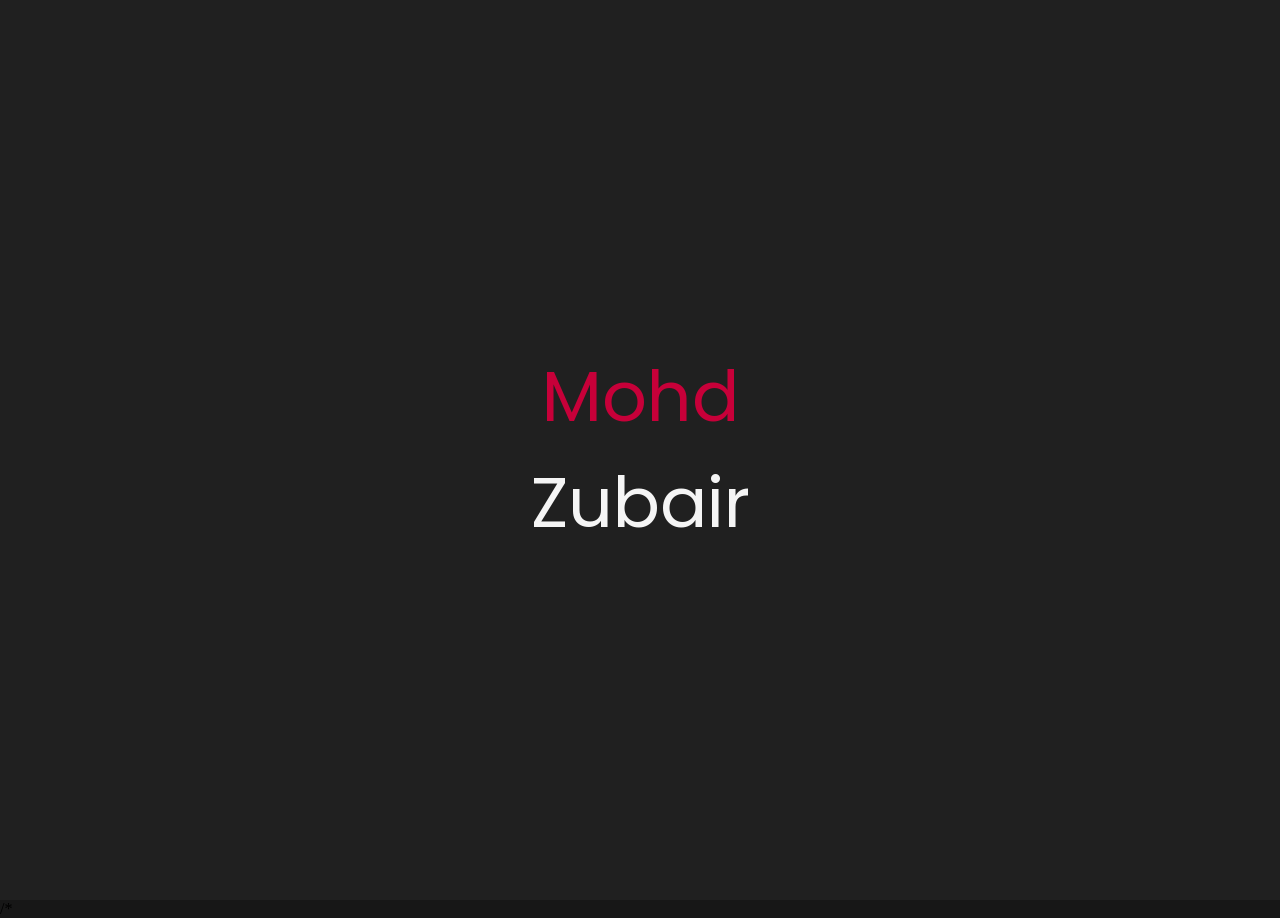
==== index.html @ 77753022 "Add files via upload" ====
<!DOCTYPE html>
<html lang="en">
<head>
    <meta charset="UTF-8">
    <meta name="viewport" content="width=device-width, initial-scale=1.0">
    <meta name="description" content="Mohd Zubair" />
	<meta name="keywords" content="blog, business card, creative, creative portfolio, cv theme, online resume, personal, portfolio, professional cv, responsive portfolio, resume, resume theme, vcard" />
	<meta name="author" content="Mohd Zubair" />
    <title>Mohd Zubair</title>
  <!--zubair logo-img--> 
   <link rel="icon" type="image/png" href="images/zubair logo.png">
   <!--zubair logo-img-->
   <!--main css file should not be removed -->
    <link rel="stylesheet" href="css/index.css">
    <!--main css file-->
    <script src="https://cdnjs.cloudflare.com/ajax/libs/gsap/3.2.6/gsap.min.js"></script>
</head>
<body>
    <!--contains all the div-->
    <div id="all">
    <!--mouse  follower-->
        <div class="cursor"></div>
    <!--mouse  follower-->
    <!--loader-->
        <div id="loader">
            <span class="color">Mohd</span>Zubair 
        </div>
    <!--loader-end-->
    <!--link-screen-->
        <div id="breaker">
        </div>
        <div id="breaker-two">
        </div>
    <!--link-screen-->
        <!--Main-Section-->
        <!--Navigator-fullscreen-->
        <div id="navigation-content">
            <!-- <div class="logo">
                <img src="images/icon-email.png.png" alt="logo">
            </div> -->
            <div class="navigation-close">
                <span class="close-first"></span>
                <span class="close-second"></span>
            </div>
            <div class="navigation-links">
                <a href="#" data-text="HOME" id="home-link" >HOME</a>
                <a href="#" data-text="ABOUT" id="about-link" >ABOUT</a>
                <a href="#" data-text="PORTFOLIO" id="portfolio-link" >PORTFOLIO</a>
                <a href="#" data-text="CONTACT" id="contact-link" >CONTACT</a>
                <a href="#" data-text="UPCOMING PROJECT" id="blog-link" >UPCOMING PROJECT</a>
            </div>
        </div>
        <!--Navigator-Fullscreen END-->
          <!--Home Page-->
        <!--Menubar-->
        <div id="navigation-bar">
            
            <div class="menubar">
                <span class="first-span"></span>
                <span class="second-span"></span>
                <span class="third-span"></span>
            </div>
        </div>
        <!--Menubar End-->
          <!--Header-->
        <div id="header">
            <div id="particles"></div>
              <!--Social Media Links-->
            <div class="social-media-links">
                <a href="#" id="portfolio-link-header"><img src="images/portfolio.png" class="social-media" alt="Portfolio-logo"></a>     
                <a href="https://www.linkedin.com/in/mohd-zubair-462104134" target="_blank"><img src="images/linkedin logo.png" class="social-media" alt="linkedin-logo"></a>
               <a href="https://www.youtube.com/@MohdZubair001/videos" target="_blank"><img src="images/Youtube logo.webp" class="social-media" alt="Youtube-logo"></a>
                <a href="Mailto:zubair19970@gmail.com" target="_blank"><img src="images/mail.png" class="social-media" alt="email-logo"></a>
                
             

            </div>
            <!--Social Media Links end-->
            <div class="header-content">
                <div class="header-content-box">
                <div class="firstline"><span class="color">Mohd </span>Zubair</div>
                <div class="secondline">
                I'm
            <span class="txt-rotate color" data-period="1200"data-rotate='[ " Designer.", " Engineer.", " XR Developer.", " Entrepreneur." ]'></span>
            <span class="slash">|</span>
        </div>
                      
            </div>
            </div>
            <!--header image-->
            <div class="header-image">
            <img src="images/man.jpg" alt="logo">
            </div>
            <!--header image end-->
        </div>
           <!--Header End-->
        <!--HomePage End-->
        <!--Main-Section End-->
        <!--about-->
        <div id="about">
            <div class="color-changer">
            <div class="color-panel">
                <img src="images/gear.png" alt="">
            </div>
            
            </div>
            <!--about content-->
            <div id="about-content">
                <div class="about-header">
                    About <span class="color">Me</span>
                    <span class ="header-caption">Get to Know <span class="color"> me.</span></span>
                </div>
                <div class="about-main">
            <div class="about-first-paragraph wow">
            <!--about description-->
               <span class="about-first-line">
                    I'm creative 
                    <span class="color">XR CAD Engineer</span>
                     based in New Delhi , India </span>
                     <br>
               <span class="about-second-line"> My focus is on blending design elements like color, shape, and material for interactive XR(AR/VR/MR) experiences. 
                I focus on crafting memorable XR journeys that push the boundaries of technology and creativity from ideation to execution.</span>
               <div class="cv">
                <a href="https://drive.google.com/file/d/1o0rmIsQlhHzNoMS1ZpRCJDYxPp8ysLRD/view?usp=sharing" target="_blank"><button>Download <span class="colors">CV</span></button></a>
            </div>
            </div>
            <!--about picture-->
            <div class="about-img">
                <img src="images/Zubair profile.jpeg" alt="Your Image">
            </div>
            </div>
    
            </div>
            <!--services start-->
            <div id="services">
                <div class="color-changer">
                    <div class="color-panel">
                        <img src="images/gear.png" alt="">
                    </div>
                    
                    </div>
            <!--services header-->
                    <div class="services-heading wow">
                        <span class="color">My</span> Services
                    </div>
            <!--services header end-->
            <!--services content-->
                    <div class="services-content">
                           <div class="service-one service wow">
                               <div class="service-img">
                               <img src="images/coding.png" alt="service-one">
                               </div>
                               <div class="service-description">
                                <h2>XR Development</h2>
                                <p>I design immersive mixed reality spaces that make understanding effortless</p>
                               </div>
                           </div>
                        
                           <div class="service-three service wow">
                            <div class="service-img">
                               <img src="images/bulb.png" alt="service-three">
                            </div>
                            <div class="service-description">
                                <h2>Creative Design</h2>
                                <p>Bring product concepts to life in CAD, refining designs with a creative touch</p>
                            </div>
                        </div>
                    </div>
            </div>
            <!--services content end-->
            <!--services end-->
            <div id="skills">
                <div class="skills-header">
                     My <span class="color"> Skills</span>
                </div>
                <div class="skills-content " style="text-align: center;">
                    <div class="skill-html skill">
                        <div class="skill-text">
                    <div class="html">
                        CAD Modeling/Autodesk Fusion 360/SolidWorks
                    </div>
                        </div>
                    <div class="html-prog wow prog">
                 <div class="html-progress wow">90%</div>
                    </div>
                    </div>
                    <div class="skill-html skill">
                        <div class="skill-text">
                    <div class="html">
                        Unity
                    </div>
                        </div>
                    <div class="html-prog wow prog">
                 <div class="js-progress wow">73%</div>
                    </div>
                    </div>
                    <div class="skill-html skill">
                        <div class="skill-text">
                    <div class="html">
                        Meta Quest - VR
                    </div>
                        </div>
                    <div class="html-prog wow prog">
                 <div class="adobe-progress wow">80%</div>
                    </div>
                    </div>
                    <div class="skill-html skill">
                        <div class="skill-text">
                    <div class="html">
                      Autodesk VRED  
                    </div>
                        </div>
                    <div class="html-prog wow prog">
                 <div class="php-progress wow">81%</div>
                    </div>
                    </div>
                    <div class="skill-html skill">
                        <div class="skill-text">
                    <div class="html">
                        Photoshop
                    </div>
                        </div>
                    <div class="html-prog wow prog">
                 <div class="jquery-progress wow">83%</div>
                    </div>
                    </div>
                    <div class="skill-html skill">
                        <div class="skill-text">
                    <div class="html">
                        3D Printing
                    </div>
                        </div>
                    <div class="html-prog wow prog">
                 <div class="seo-progress wow">74%</div>
                    </div>
                    </div>
                    <div class="skill-html skill">
                        <div class="skill-text">
                    <div class="html">
                        Autodesk Revit
                    </div>
                        </div>
                    <div class="html-prog wow prog">
                 <div class="html-progress wow">80%</div>
                    </div>
                    </div>
                    <div class="skill-html skill">
                        <div class="skill-text">
                    <div class="html">
                        Scientific Writing
                    </div>
                        </div>
                    <div class="html-prog wow prog">
                 <div class="html-progress wow">75%</div>
                    </div>
                    </div>
                </div>
            </div>
    <!--copyright-section You Can Remove After Downloading-->
<div class="footer" style="text-align: center; font-size: 14px;">
    <div class="footer-text">
        <img src="./images/copyright.png" alt="copyright-img" class="images" height="14px"> 
        Copyright 2024. All Rights Reserved
        <br>
        <span style="display: inline-block; margin-top: 10px; font-weight: bold;">
            Designed in INDIA 🧡 Mohd Zubair
        </span>
    </div>
</div>

    <!--copyright-section-->
        </div>
        <!--about end-->
        <!--portfolio-->
        <div id="portfolio">
            <div class="color-changer">
                <div class="color-panel">
                    <img src="images/gear.png" alt="">
                </div>
                
                </div>
            <div class="portfolio-header"> <span class="color"> My </span> Portfolio
            <span class ="header-caption"> Some Of My <span class="color"> Works</span></span></div>
             <div id="portfolio-content">
                 <div class="portfolio portfolio-first">
                     <div class="portfolio-image">
                        <img src="images/Portfolio 1.jpg" alt="portfolio-first">
                     </div>
                     <div class="portfolio-text">
                         <h2>One-Handed CAD Model Interaction in Mixed Reality</h2>
                         <p>Hand gesture recognition allows users to interact with virtual objects using natural hand movements. 
                            Techniques like pinch-to-zoom or swipe gestures enable intuitive control within AR/MR environments.</p>
                         <div class="button"><a href="project 1.html"><button><span class="index"> View Project<i class="gg-arrow-right"></i></span></button></a></div>
                     </div>
                 </div>
                 <div class="portfolio portfolio-second">
                    <div class="portfolio-image">
                        <img src="images/Portfolio 2.png" alt="portfolio-second">
                    </div>
                    <div class="portfolio-text">
                        <h2>AR Lab Directory</h2>
                        <p>This Augmented Reality (AR) Lab Directory simplifies lab equipment access by allowing students to virtually explore resources using AR markers placed outside the lab. 
                            helps students It saves time for lab staff and independently find the tools they need.</p>
                        <div class="button"><a href="Project 2.html"><button><span class="index"> View Project<i class="gg-arrow-right"></i></span></button></a></div> 
                    </div>
                </div>
             
                <div class="portfolio portfolio-third">
                    <div class="portfolio-image">
                        <img src="images/Portfolio 3.png" alt="portfolio-third">
                    </div>
                    <div class="portfolio-text">
                        <h2>RoboExo SMART</h2>
                        <p>Rectification of design errors in the Exoskeleton device.
                        Addressing design challenges in the RoboExo Upper Limb Rehabilitation Robot using SolidWorks.</p>
                        <div class="button"><a href="Project 3.html"><button><span class="index"> View Project<i class="gg-arrow-right"></i></span></button></a></div>
                    </div>
                </div>
                <div class="portfolio portfolio-fourth">
                    <div class=" portfolio-image">
                        <img src="images/Portfolio 4.jpeg" alt="portfolio-fourth">
                    </div>
                    <div class="portfolio-text">
                        <h2>Virtual Reality CAD Aesthetic Exploration</h2>
                        <p>Developed and enhanced CAD models using Autodesk Fusion 360 and SolidWorks, transforming them into interactive  
                            virtual spaces via Autodesk VRED and integrated them into VR using Unity.</p>
                        <div class="button"><a href="Project 4.html"><button><span class="index"> View Project<i class="gg-arrow-right"></i></span></button></a></div>
                    </div>
                </div>
                <div class="portfolio portfolio-first">
                    <div class="portfolio-image">
                       <img src="images/C1.PNG" alt="portfolio-first">
                    </div>
                    <div class="portfolio-text">
                        <h2>3D Modeling and CAD Design</h2>
                        <p>This showcase demonstrates my proficiency in CAD design and 3D modeling, showcasing a wide range of intricate designs from 
                            mechanical components to everyday objects.</p>
                        <div class="button"><a href="Project 5.html"><button><span class="index"> View Project<i class="gg-arrow-right"></i></span></button></a></div>
                    </div>
                </div>
                 </div>
                    <!--copyright-section You Can Remove After Downloading-->
                    <div class="footer">
                        <div class="footer-text">
                            <img src="./images/copyright.png" alt="copyright-img" class="images" height="14px"> Copyright 2024. All Right Reserved <br>
                            Designed in INDIA 🧡 Mohd Zubair
                        </div>
                       </div>
                       

       <!--copyright-section-->
             </div>
        <!--portfolio end-->
        <!--Upcoming Project-->
        /*
        <div id="blog">
            <div class="color-changer">
                <div class="color-panel">
                    <img src="images/gear.png" alt="">
                </div>
                
                </div>
        <div class="blog-header"> Upcoming Project</span>
            <span class ="header-caption"> A chapter unwritten, <span class="color"> a tale yet to be told.</span></span></div>
            <div class="blog-content">
                 <div class="blogs">
                     <a href="#">
                     <div class="img">
                        <img src="images/upcoming project 1.png" alt="blog-one">
                        <div class="blog-date">Nov, 24</div>
                     </div>
                     <div class="blog-text">
                         <h3>Immersive Tangible XR Interaction</h3>
                         <p>Developing a bidirectional XR interaction where a modifiable physical object controls
                             a digital model, with real-time synchronization for seamless integration.</p>
                     </div></a>
                 </div>      
                 <div class="blogs">
                    <a href="#">
                    <div class="img">
                        <img src="images/Upcoming project 2.png" alt="blog-two">
                        <div class="blog-date">Dec, 24</div>
                    </div>
                    <div class="blog-text">
                        <h3>Haptic Design in Mixed Reality</h3>
                        <p>Designers can now physically interact with digital models in mixed reality. Haptic 
                            feedback transforms the design process, making it more immersive and creative.</p>
                    </div></a>
                </div>      
                <div class="blogs">
                    <a href="#">
                    <div class="img">
                        <img src="images/Upcoming project 3.jpg" alt="blog-three">
                        <div class="blog-date">Jan, 25</div>
                    </div>
                    <div class="blog-text">
                        <h3>Tangible Sandbox</h3>
                        <p>Tangible Sandbox is an interactive AR tool that uses sand to visualize terrain and water flow. Users shape sand to create
                            landscapes and see real-time elevation and water movement, making it ideal for learning geography
                             and environmental science.</p>
                    </div></a>
               
                </div>        
            </div>
               <!--copyright-section You Can Remove After Downloading-->
               <div class="footer">
                <div class="footer-text">
                    <img src="./images/copyright.png" alt="copyright-img" class="images" height="14px"> Copyright 2024. All Right Reserved <br>
                    Designed in INDIA 🧡 Mohd Zubair
                </div>
               </div>
       <!--copyright-section-->
        </div>
        
        <!--blog end-->
        <!--contact-->
     <div id="contact">
        <div class="color-changer">
            <div class="color-panel">
                <img src="images/gear.png" alt="">
            </div>
            
            </div>
         <div class="contact-header">Contact <span class="color"> Me</span>
        <div class="contact-header-caption"> <span class="color"> Get</span> In Touch.</div></div>
        <div class="contact-content">
            <!--Contact form-->
             <div class="contact-form">
                 <div class="form-header">
                     Message Me
                 </div>
                 <form id="myForm" action="#">
                    <div class="input-line">
                        <input  id="name" type="text" placeholder="Name" class="input-name">
                        <input id="email" type="email" placeholder="Email"  class="input-name">
                    </div>
                    <input type="text" id="subject" placeholder="subject" class="input-subject">
                    <textarea id ="body" class="input-textarea" placeholder="message"></textarea>
                    <button type="button" id ="submit" value="send">Submit</button>
                 </form>
               
             </div>
            <!--Contact form-->
            <!--Contact information-->
             <div class="contact-info">
                <div class="contact-info-header">
                    Contact Info
                </div>
                <div class="contact-info-content">
                <div class="contect-info-content-line">
                    <img src="./images/icon-name.png" class="icon" alt="name-icon">
                    <div class="contact-info-icon-text">
                        <h6>Name</h6>
                        <p>Mohd Zubair</p>
                  </div>
                </div>
                <div class="contect-info-content-line">
                  <img src="./images/icon-location.png" class="icon" alt="location-icon">
                  <div class="contact-info-icon-text">
                      <h6>Location</h6>
                      <p>New Delhi, India</p>
                </div>
              </div>
              <div class="contect-info-content-line">
                  <img src="./images/linkedin logo.png" class="icon" alt="phone-icon">
                  <div class="contact-info-icon-text">
                      <h6>LinkedIn</h6>
                      <p><a href="https://www.linkedin.com/in/mohd-zubair-462104134/" target="_blank" style="color: white; text-decoration: none;">Click here to connect!</a></p>


                </div>
              </div>
              
              <div class="contect-info-content-line">
                  <img src="./images/icon-email.png" class="icon" alt="email-icon">
                  <div class="contact-info-icon-text">
                      <h6>Email</h6>
                      <p>zubair19970@gmail.com</p>
                </div>
              </div>
                </div>
            <!--Contact information end-->
           </div>
        </div>
                    <!--copyright-section You Can Remove After Downloading-->
                    <div class="footer">
                        <div class="footer-text">
                            <img src="./images/copyright.png" alt="copyright-img" class="images" height="14px"> Copyright 2024. All Right Reserved <br>
                            Designed in INDIA 🧡 Mohd Zubair
                        </div>
                       </div>
               <!--copyright-section-->
     </div>
        <!--contact end-->
    </div>
    <!--all the divisions-->
    <script src="js/jquery.min.js"></script>
    <script src="js/particles.js"></script>
    <script src="js/particles.min.js"></script>
    <script src="js/index.js"></script>
    <!--particles script-->
    <script>
  particlesJS("particles", {"particles":{"number":{"value":40,"density":{"enable":true,"value_area":800}},"color":{"value":"#ffffff"},"shape":{"type":"circle","stroke":{"width":0,"color":"#000000"},"polygon":{"nb_sides":5},"image":{"src":"img/github.svg","width":100,"height":100}},"opacity":{"value":0.5,"random":false,"anim":{"enable":false,"speed":1,"opacity_min":0.1,"sync":false}},"size":{"value":3,"random":true,"anim":{"enable":false,"speed":40,"size_min":0.1,"sync":false}},"line_linked":{"enable":true,"distance":150,"color":"#ffffff","opacity":0.4,"width":1},"move":{"enable":true,"speed":6,"direction":"none","random":false,"straight":false,"out_mode":"out","bounce":false,"attract":{"enable":false,"rotateX":600,"rotateY":1200}}},"interactivity":{"detect_on":"canvas","events":{"onhover":{"enable":true,"mode":"repulse"},"onclick":{"enable":true,"mode":"push"},"resize":true},"modes":{"grab":{"distance":400,"line_linked":{"opacity":1}},"bubble":{"distance":400,"size":40,"duration":2,"opacity":8,"speed":3},"repulse":{"distance":200,"duration":0.4},"push":{"particles_nb":4},"remove":{"particles_nb":2}}},"retina_detect":true});
    </script>

</body>
</html>
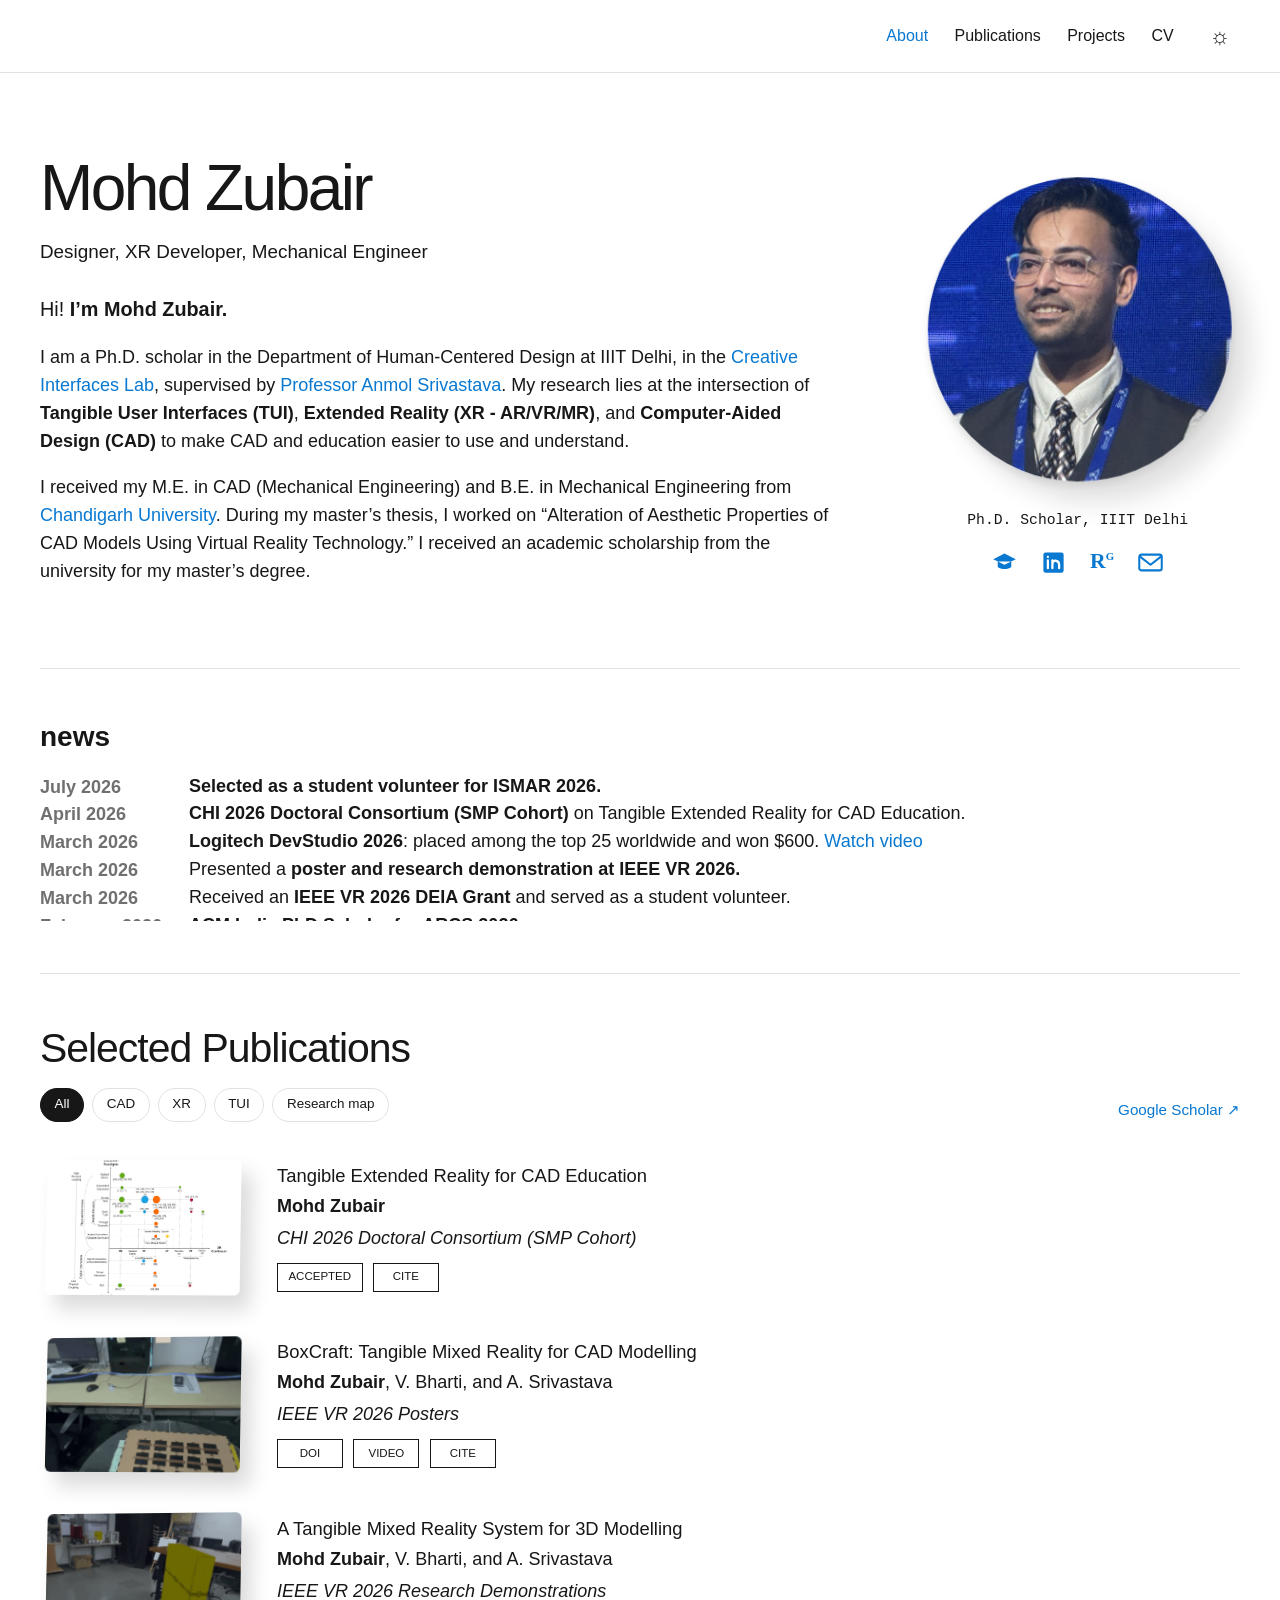
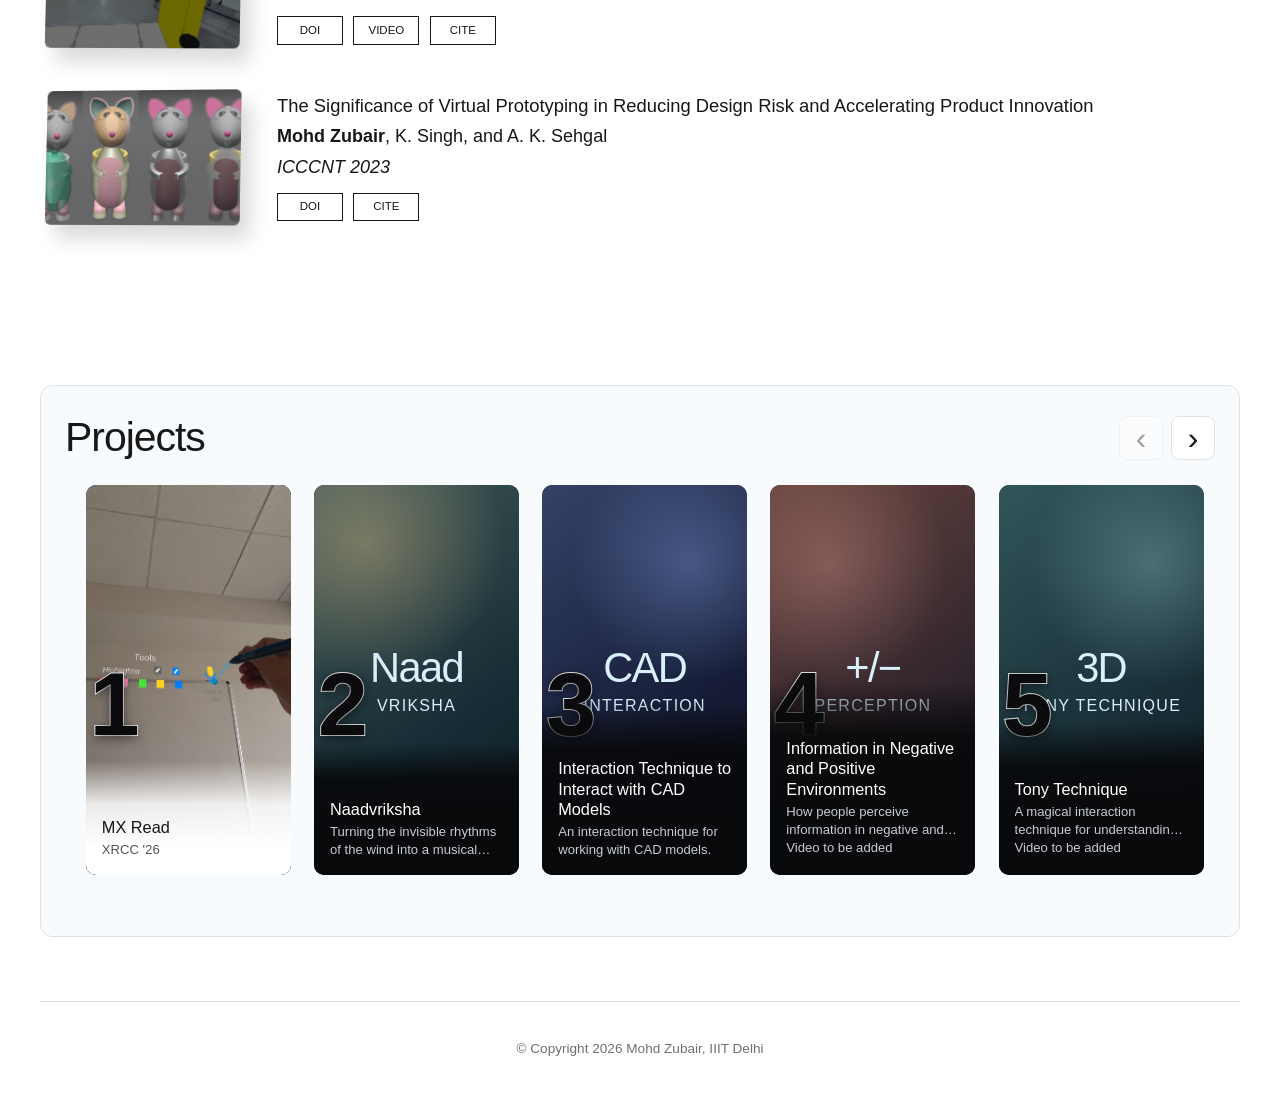
==== commit b67fd311: "Replace portfolio with final academic website" ====
--- a/index.html
+++ b/index.html
@@ -1,508 +1,176 @@
-
-<!DOCTYPE html>
-<html lang="en">
-<head>
-    <meta charset="UTF-8">
-    <meta name="viewport" content="width=device-width, initial-scale=1.0">
-    <meta name="description" content="Mohd Zubair" />
-	<meta name="keywords" content="blog, business card, creative, creative portfolio, cv theme, online resume, personal, portfolio, professional cv, responsive portfolio, resume, resume theme, vcard" />
-	<meta name="author" content="Mohd Zubair" />
-    <title>Mohd Zubair</title>
-  <!--zubair logo-img--> 
-   <link rel="icon" type="image/png" href="images/zubair logo.png">
-   <!--zubair logo-img-->
-   <!--main css file should not be removed -->
-    <link rel="stylesheet" href="css/index.css">
-    <!--main css file-->
-    <script src="https://cdnjs.cloudflare.com/ajax/libs/gsap/3.2.6/gsap.min.js"></script>
-</head>
-<body>
-    <!--contains all the div-->
-    <div id="all">
-    <!--mouse  follower-->
-        <div class="cursor"></div>
-    <!--mouse  follower-->
-    <!--loader-->
-        <div id="loader">
-            <span class="color">Mohd</span>Zubair 
-        </div>
-    <!--loader-end-->
-    <!--link-screen-->
-        <div id="breaker">
-        </div>
-        <div id="breaker-two">
-        </div>
-    <!--link-screen-->
-        <!--Main-Section-->
-        <!--Navigator-fullscreen-->
-        <div id="navigation-content">
-            <!-- <div class="logo">
-                <img src="images/icon-email.png.png" alt="logo">
-            </div> -->
-            <div class="navigation-close">
-                <span class="close-first"></span>
-                <span class="close-second"></span>
-            </div>
-            <div class="navigation-links">
-                <a href="#" data-text="HOME" id="home-link" >HOME</a>
-                <a href="#" data-text="ABOUT" id="about-link" >ABOUT</a>
-                <a href="#" data-text="PORTFOLIO" id="portfolio-link" >PORTFOLIO</a>
-                <a href="#" data-text="CONTACT" id="contact-link" >CONTACT</a>
-                <a href="#" data-text="UPCOMING PROJECT" id="blog-link" >UPCOMING PROJECT</a>
-            </div>
-        </div>
-        <!--Navigator-Fullscreen END-->
-          <!--Home Page-->
-        <!--Menubar-->
-        <div id="navigation-bar">
-            
-            <div class="menubar">
-                <span class="first-span"></span>
-                <span class="second-span"></span>
-                <span class="third-span"></span>
-            </div>
-        </div>
-        <!--Menubar End-->
-          <!--Header-->
-        <div id="header">
-            <div id="particles"></div>
-              <!--Social Media Links-->
-            <div class="social-media-links">
-                <a href="#" id="portfolio-link-header"><img src="images/portfolio.png" class="social-media" alt="Portfolio-logo"></a>     
-                <a href="https://www.linkedin.com/in/mohd-zubair-462104134" target="_blank"><img src="images/linkedin logo.png" class="social-media" alt="linkedin-logo"></a>
-               <a href="https://www.youtube.com/@MohdZubair001/videos" target="_blank"><img src="images/Youtube logo.webp" class="social-media" alt="Youtube-logo"></a>
-                <a href="Mailto:zubair19970@gmail.com" target="_blank"><img src="images/mail.png" class="social-media" alt="email-logo"></a>
-                
-             
-
-            </div>
-            <!--Social Media Links end-->
-            <div class="header-content">
-                <div class="header-content-box">
-                <div class="firstline"><span class="color">Mohd </span>Zubair</div>
-                <div class="secondline">
-                I'm
-            <span class="txt-rotate color" data-period="1200"data-rotate='[ " Designer.", " Engineer.", " XR Developer.", " Entrepreneur." ]'></span>
-            <span class="slash">|</span>
-        </div>
-                      
-            </div>
-            </div>
-            <!--header image-->
-            <div class="header-image">
-            <img src="images/man.jpg" alt="logo">
-            </div>
-            <!--header image end-->
-        </div>
-           <!--Header End-->
-        <!--HomePage End-->
-        <!--Main-Section End-->
-        <!--about-->
-        <div id="about">
-            <div class="color-changer">
-            <div class="color-panel">
-                <img src="images/gear.png" alt="">
-            </div>
-            
-            </div>
-            <!--about content-->
-            <div id="about-content">
-                <div class="about-header">
-                    About <span class="color">Me</span>
-                    <span class ="header-caption">Get to Know <span class="color"> me.</span></span>
-                </div>
-                <div class="about-main">
-            <div class="about-first-paragraph wow">
-            <!--about description-->
-               <span class="about-first-line">
-                    I'm creative 
-                    <span class="color">XR CAD Engineer</span>
-                     based in New Delhi , India </span>
-                     <br>
-               <span class="about-second-line"> My focus is on blending design elements like color, shape, and material for interactive XR(AR/VR/MR) experiences. 
-                I focus on crafting memorable XR journeys that push the boundaries of technology and creativity from ideation to execution.</span>
-               <div class="cv">
-                <a href="https://drive.google.com/file/d/1o0rmIsQlhHzNoMS1ZpRCJDYxPp8ysLRD/view?usp=sharing" target="_blank"><button>Download <span class="colors">CV</span></button></a>
-            </div>
-            </div>
-            <!--about picture-->
-            <div class="about-img">
-                <img src="images/Zubair profile.jpeg" alt="Your Image">
-            </div>
-            </div>
-    
-            </div>
-            <!--services start-->
-            <div id="services">
-                <div class="color-changer">
-                    <div class="color-panel">
-                        <img src="images/gear.png" alt="">
-                    </div>
-                    
-                    </div>
-            <!--services header-->
-                    <div class="services-heading wow">
-                        <span class="color">My</span> Services
-                    </div>
-            <!--services header end-->
-            <!--services content-->
-                    <div class="services-content">
-                           <div class="service-one service wow">
-                               <div class="service-img">
-                               <img src="images/coding.png" alt="service-one">
-                               </div>
-                               <div class="service-description">
-                                <h2>XR Development</h2>
-                                <p>I design immersive mixed reality spaces that make understanding effortless</p>
-                               </div>
-                           </div>
-                        
-                           <div class="service-three service wow">
-                            <div class="service-img">
-                               <img src="images/bulb.png" alt="service-three">
-                            </div>
-                            <div class="service-description">
-                                <h2>Creative Design</h2>
-                                <p>Bring product concepts to life in CAD, refining designs with a creative touch</p>
-                            </div>
-                        </div>
-                    </div>
-            </div>
-            <!--services content end-->
-            <!--services end-->
-            <div id="skills">
-                <div class="skills-header">
-                     My <span class="color"> Skills</span>
-                </div>
-                <div class="skills-content " style="text-align: center;">
-                    <div class="skill-html skill">
-                        <div class="skill-text">
-                    <div class="html">
-                        CAD Modeling/Autodesk Fusion 360/SolidWorks
-                    </div>
-                        </div>
-                    <div class="html-prog wow prog">
-                 <div class="html-progress wow">90%</div>
-                    </div>
-                    </div>
-                    <div class="skill-html skill">
-                        <div class="skill-text">
-                    <div class="html">
-                        Unity
-                    </div>
-                        </div>
-                    <div class="html-prog wow prog">
-                 <div class="js-progress wow">73%</div>
-                    </div>
-                    </div>
-                    <div class="skill-html skill">
-                        <div class="skill-text">
-                    <div class="html">
-                        Meta Quest - VR
-                    </div>
-                        </div>
-                    <div class="html-prog wow prog">
-                 <div class="adobe-progress wow">80%</div>
-                    </div>
-                    </div>
-                    <div class="skill-html skill">
-                        <div class="skill-text">
-                    <div class="html">
-                      Autodesk VRED  
-                    </div>
-                        </div>
-                    <div class="html-prog wow prog">
-                 <div class="php-progress wow">81%</div>
-                    </div>
-                    </div>
-                    <div class="skill-html skill">
-                        <div class="skill-text">
-                    <div class="html">
-                        Photoshop
-                    </div>
-                        </div>
-                    <div class="html-prog wow prog">
-                 <div class="jquery-progress wow">83%</div>
-                    </div>
-                    </div>
-                    <div class="skill-html skill">
-                        <div class="skill-text">
-                    <div class="html">
-                        3D Printing
-                    </div>
-                        </div>
-                    <div class="html-prog wow prog">
-                 <div class="seo-progress wow">74%</div>
-                    </div>
-                    </div>
-                    <div class="skill-html skill">
-                        <div class="skill-text">
-                    <div class="html">
-                        Autodesk Revit
-                    </div>
-                        </div>
-                    <div class="html-prog wow prog">
-                 <div class="html-progress wow">80%</div>
-                    </div>
-                    </div>
-                    <div class="skill-html skill">
-                        <div class="skill-text">
-                    <div class="html">
-                        Scientific Writing
-                    </div>
-                        </div>
-                    <div class="html-prog wow prog">
-                 <div class="html-progress wow">75%</div>
-                    </div>
-                    </div>
-                </div>
-            </div>
-    <!--copyright-section You Can Remove After Downloading-->
-<div class="footer" style="text-align: center; font-size: 14px;">
-    <div class="footer-text">
-        <img src="./images/copyright.png" alt="copyright-img" class="images" height="14px"> 
-        Copyright 2024. All Rights Reserved
-        <br>
-        <span style="display: inline-block; margin-top: 10px; font-weight: bold;">
-            Designed in INDIA 🧡 Mohd Zubair
-        </span>
-    </div>
-</div>
-
-    <!--copyright-section-->
-        </div>
-        <!--about end-->
-        <!--portfolio-->
-        <div id="portfolio">
-            <div class="color-changer">
-                <div class="color-panel">
-                    <img src="images/gear.png" alt="">
-                </div>
-                
-                </div>
-            <div class="portfolio-header"> <span class="color"> My </span> Portfolio
-            <span class ="header-caption"> Some Of My <span class="color"> Works</span></span></div>
-             <div id="portfolio-content">
-                 <div class="portfolio portfolio-first">
-                     <div class="portfolio-image">
-                        <img src="images/Portfolio 1.jpg" alt="portfolio-first">
-                     </div>
-                     <div class="portfolio-text">
-                         <h2>One-Handed CAD Model Interaction in Mixed Reality</h2>
-                         <p>Hand gesture recognition allows users to interact with virtual objects using natural hand movements. 
-                            Techniques like pinch-to-zoom or swipe gestures enable intuitive control within AR/MR environments.</p>
-                         <div class="button"><a href="project 1.html"><button><span class="index"> View Project<i class="gg-arrow-right"></i></span></button></a></div>
-                     </div>
-                 </div>
-                 <div class="portfolio portfolio-second">
-                    <div class="portfolio-image">
-                        <img src="images/Portfolio 2.png" alt="portfolio-second">
-                    </div>
-                    <div class="portfolio-text">
-                        <h2>AR Lab Directory</h2>
-                        <p>This Augmented Reality (AR) Lab Directory simplifies lab equipment access by allowing students to virtually explore resources using AR markers placed outside the lab. 
-                            helps students It saves time for lab staff and independently find the tools they need.</p>
-                        <div class="button"><a href="Project 2.html"><button><span class="index"> View Project<i class="gg-arrow-right"></i></span></button></a></div> 
-                    </div>
-                </div>
-             
-                <div class="portfolio portfolio-third">
-                    <div class="portfolio-image">
-                        <img src="images/Portfolio 3.png" alt="portfolio-third">
-                    </div>
-                    <div class="portfolio-text">
-                        <h2>RoboExo SMART</h2>
-                        <p>Rectification of design errors in the Exoskeleton device.
-                        Addressing design challenges in the RoboExo Upper Limb Rehabilitation Robot using SolidWorks.</p>
-                        <div class="button"><a href="Project 3.html"><button><span class="index"> View Project<i class="gg-arrow-right"></i></span></button></a></div>
-                    </div>
-                </div>
-                <div class="portfolio portfolio-fourth">
-                    <div class=" portfolio-image">
-                        <img src="images/Portfolio 4.jpeg" alt="portfolio-fourth">
-                    </div>
-                    <div class="portfolio-text">
-                        <h2>Virtual Reality CAD Aesthetic Exploration</h2>
-                        <p>Developed and enhanced CAD models using Autodesk Fusion 360 and SolidWorks, transforming them into interactive  
-                            virtual spaces via Autodesk VRED and integrated them into VR using Unity.</p>
-                        <div class="button"><a href="Project 4.html"><button><span class="index"> View Project<i class="gg-arrow-right"></i></span></button></a></div>
-                    </div>
-                </div>
-                <div class="portfolio portfolio-first">
-                    <div class="portfolio-image">
-                       <img src="images/C1.PNG" alt="portfolio-first">
-                    </div>
-                    <div class="portfolio-text">
-                        <h2>3D Modeling and CAD Design</h2>
-                        <p>This showcase demonstrates my proficiency in CAD design and 3D modeling, showcasing a wide range of intricate designs from 
-                            mechanical components to everyday objects.</p>
-                        <div class="button"><a href="Project 5.html"><button><span class="index"> View Project<i class="gg-arrow-right"></i></span></button></a></div>
-                    </div>
-                </div>
-                 </div>
-                    <!--copyright-section You Can Remove After Downloading-->
-                    <div class="footer">
-                        <div class="footer-text">
-                            <img src="./images/copyright.png" alt="copyright-img" class="images" height="14px"> Copyright 2024. All Right Reserved <br>
-                            Designed in INDIA 🧡 Mohd Zubair
-                        </div>
-                       </div>
-                       
-
-       <!--copyright-section-->
-             </div>
-        <!--portfolio end-->
-        <!--Upcoming Project-->
-        /*
-        <div id="blog">
-            <div class="color-changer">
-                <div class="color-panel">
-                    <img src="images/gear.png" alt="">
-                </div>
-                
-                </div>
-        <div class="blog-header"> Upcoming Project</span>
-            <span class ="header-caption"> A chapter unwritten, <span class="color"> a tale yet to be told.</span></span></div>
-            <div class="blog-content">
-                 <div class="blogs">
-                     <a href="#">
-                     <div class="img">
-                        <img src="images/upcoming project 1.png" alt="blog-one">
-                        <div class="blog-date">Nov, 24</div>
-                     </div>
-                     <div class="blog-text">
-                         <h3>Immersive Tangible XR Interaction</h3>
-                         <p>Developing a bidirectional XR interaction where a modifiable physical object controls
-                             a digital model, with real-time synchronization for seamless integration.</p>
-                     </div></a>
-                 </div>      
-                 <div class="blogs">
-                    <a href="#">
-                    <div class="img">
-                        <img src="images/Upcoming project 2.png" alt="blog-two">
-                        <div class="blog-date">Dec, 24</div>
-                    </div>
-                    <div class="blog-text">
-                        <h3>Haptic Design in Mixed Reality</h3>
-                        <p>Designers can now physically interact with digital models in mixed reality. Haptic 
-                            feedback transforms the design process, making it more immersive and creative.</p>
-                    </div></a>
-                </div>      
-                <div class="blogs">
-                    <a href="#">
-                    <div class="img">
-                        <img src="images/Upcoming project 3.jpg" alt="blog-three">
-                        <div class="blog-date">Jan, 25</div>
-                    </div>
-                    <div class="blog-text">
-                        <h3>Tangible Sandbox</h3>
-                        <p>Tangible Sandbox is an interactive AR tool that uses sand to visualize terrain and water flow. Users shape sand to create
-                            landscapes and see real-time elevation and water movement, making it ideal for learning geography
-                             and environmental science.</p>
-                    </div></a>
-               
-                </div>        
-            </div>
-               <!--copyright-section You Can Remove After Downloading-->
-               <div class="footer">
-                <div class="footer-text">
-                    <img src="./images/copyright.png" alt="copyright-img" class="images" height="14px"> Copyright 2024. All Right Reserved <br>
-                    Designed in INDIA 🧡 Mohd Zubair
-                </div>
-               </div>
-       <!--copyright-section-->
-        </div>
-        
-        <!--blog end-->
-        <!--contact-->
-     <div id="contact">
-        <div class="color-changer">
-            <div class="color-panel">
-                <img src="images/gear.png" alt="">
-            </div>
-            
-            </div>
-         <div class="contact-header">Contact <span class="color"> Me</span>
-        <div class="contact-header-caption"> <span class="color"> Get</span> In Touch.</div></div>
-        <div class="contact-content">
-            <!--Contact form-->
-             <div class="contact-form">
-                 <div class="form-header">
-                     Message Me
-                 </div>
-                 <form id="myForm" action="#">
-                    <div class="input-line">
-                        <input  id="name" type="text" placeholder="Name" class="input-name">
-                        <input id="email" type="email" placeholder="Email"  class="input-name">
-                    </div>
-                    <input type="text" id="subject" placeholder="subject" class="input-subject">
-                    <textarea id ="body" class="input-textarea" placeholder="message"></textarea>
-                    <button type="button" id ="submit" value="send">Submit</button>
-                 </form>
-               
-             </div>
-            <!--Contact form-->
-            <!--Contact information-->
-             <div class="contact-info">
-                <div class="contact-info-header">
-                    Contact Info
-                </div>
-                <div class="contact-info-content">
-                <div class="contect-info-content-line">
-                    <img src="./images/icon-name.png" class="icon" alt="name-icon">
-                    <div class="contact-info-icon-text">
-                        <h6>Name</h6>
-                        <p>Mohd Zubair</p>
-                  </div>
-                </div>
-                <div class="contect-info-content-line">
-                  <img src="./images/icon-location.png" class="icon" alt="location-icon">
-                  <div class="contact-info-icon-text">
-                      <h6>Location</h6>
-                      <p>New Delhi, India</p>
-                </div>
-              </div>
-              <div class="contect-info-content-line">
-                  <img src="./images/linkedin logo.png" class="icon" alt="phone-icon">
-                  <div class="contact-info-icon-text">
-                      <h6>LinkedIn</h6>
-                      <p><a href="https://www.linkedin.com/in/mohd-zubair-462104134/" target="_blank" style="color: white; text-decoration: none;">Click here to connect!</a></p>
-
-
-                </div>
-              </div>
-              
-              <div class="contect-info-content-line">
-                  <img src="./images/icon-email.png" class="icon" alt="email-icon">
-                  <div class="contact-info-icon-text">
-                      <h6>Email</h6>
-                      <p>zubair19970@gmail.com</p>
-                </div>
-              </div>
-                </div>
-            <!--Contact information end-->
-           </div>
-        </div>
-                    <!--copyright-section You Can Remove After Downloading-->
-                    <div class="footer">
-                        <div class="footer-text">
-                            <img src="./images/copyright.png" alt="copyright-img" class="images" height="14px"> Copyright 2024. All Right Reserved <br>
-                            Designed in INDIA 🧡 Mohd Zubair
-                        </div>
-                       </div>
-               <!--copyright-section-->
-     </div>
-        <!--contact end-->
-    </div>
-    <!--all the divisions-->
-    <script src="js/jquery.min.js"></script>
-    <script src="js/particles.js"></script>
-    <script src="js/particles.min.js"></script>
-    <script src="js/index.js"></script>
-    <!--particles script-->
-    <script>
-  particlesJS("particles", {"particles":{"number":{"value":40,"density":{"enable":true,"value_area":800}},"color":{"value":"#ffffff"},"shape":{"type":"circle","stroke":{"width":0,"color":"#000000"},"polygon":{"nb_sides":5},"image":{"src":"img/github.svg","width":100,"height":100}},"opacity":{"value":0.5,"random":false,"anim":{"enable":false,"speed":1,"opacity_min":0.1,"sync":false}},"size":{"value":3,"random":true,"anim":{"enable":false,"speed":40,"size_min":0.1,"sync":false}},"line_linked":{"enable":true,"distance":150,"color":"#ffffff","opacity":0.4,"width":1},"move":{"enable":true,"speed":6,"direction":"none","random":false,"straight":false,"out_mode":"out","bounce":false,"attract":{"enable":false,"rotateX":600,"rotateY":1200}}},"interactivity":{"detect_on":"canvas","events":{"onhover":{"enable":true,"mode":"repulse"},"onclick":{"enable":true,"mode":"push"},"resize":true},"modes":{"grab":{"distance":400,"line_linked":{"opacity":1}},"bubble":{"distance":400,"size":40,"duration":2,"opacity":8,"speed":3},"repulse":{"distance":200,"duration":0.4},"push":{"particles_nb":4},"remove":{"particles_nb":2}}},"retina_detect":true});
-    </script>
-
-</body>
-</html>+<!DOCTYPE html>
+<html lang="en">
+
+<head>
+  <meta charset="UTF-8">
+  <meta name="viewport" content="width=device-width,initial-scale=1">
+  <title>Mohd Zubair | XR, CAD & Tangible Interfaces</title>
+  <meta name="description"
+    content="Mohd Zubair is a Ph.D. scholar at IIIT-Delhi researching tangible user interfaces, extended reality and computer-aided design.">
+  <link rel="stylesheet" href="styles.css?v=20260925-6">
+  <script src="script.js?v=20260925-3" defer></script>
+  <script src="projects-data.js?v=20260924-3" defer></script>
+  <script src="project-details.js?v=20260925-3" defer></script>
+  <noscript><style>#theme, .filters, .project-carousel-controls { display: none; }</style></noscript>
+</head>
+
+<body class="home-page">
+  <a class="skip" href="#about">Skip to content</a>
+  <header>
+    <div class="header-inner"><a class="brand" href="#about">Mohd Zubair</a>
+      <nav aria-label="Main navigation"><a href="#about">About</a><a href="#publications">Publications</a><a href="#projects">Projects</a><a
+          href="assets/Mohd-Zubair-CV-September-2026.pdf" target="_blank" rel="noopener noreferrer">CV</a><button
+          id="theme" aria-label="Switch to night mode" aria-pressed="false"><span class="sun">&#9788;</span><span
+            class="moon">&#9790;</span></button></nav>
+    </div>
+  </header>
+  <main>
+    <section class="about" id="about">
+      <div class="about-copy">
+        <h1>Mohd Zubair</h1>
+        <p class="topics">Designer, XR Developer, Mechanical Engineer</p>
+        <p class="hello">Hi! <strong>I’m Mohd Zubair.</strong></p>
+        <p>I am a Ph.D. scholar in the Department of Human-Centered Design at IIIT Delhi, in the <a href="https://cilab.iiitd.edu.in/">Creative Interfaces Lab</a>, supervised by <a href="https://anmolsrivastava.in/">Professor Anmol Srivastava</a>. My research lies at the intersection of <a class="research-topic" href="#publications" data-topic="tui" aria-haspopup="dialog" title="Explore my TUI publications"><strong>Tangible User Interfaces (TUI)</strong></a>, <a class="research-topic" href="#publications" data-topic="xr" aria-haspopup="dialog" title="Explore my XR publications"><strong>Extended Reality (XR - AR/VR/MR)</strong></a>, and <a class="research-topic" href="#publications" data-topic="cad" aria-haspopup="dialog" title="Explore my CAD publications"><strong>Computer-Aided Design (CAD)</strong></a> to make CAD and education easier to use and understand.</p>
+        <p>I received my M.E. in CAD (Mechanical Engineering) and B.E. in Mechanical Engineering from <a href="https://www.cuchd.in/">Chandigarh University</a>. During my master’s thesis, I worked on “Alteration of Aesthetic Properties of CAD Models Using Virtual Reality Technology.” I received an academic scholarship from the university for my master’s degree.</p>
+      </div>
+      <aside class="profile">
+        <img src="assets/mohd-zubair-photo-web.jpg" alt="Mohd Zubair" width="305" height="305" fetchpriority="high" decoding="async">
+        <p>Ph.D. Scholar, IIIT Delhi<br></p>
+        <div class="profile-links"><a href="assets/Mohd-Zubair-CV-September-2026.pdf" target="_blank"
+            rel="noopener noreferrer" aria-label="Curriculum Vitae" title="CV"><svg viewBox="0 0 24 24" aria-hidden="true">
+              <path d="M6 2h8l4 4v16H6zM14 2v5h5M9 12h6M9 16h6" />
+            </svg></a><a href="https://scholar.google.com/citations?user=j2-YVBkAAAAJ&hl=en" target="_blank"
+            rel="noopener noreferrer" aria-label="Google Scholar" title="Google Scholar"><svg viewBox="0 0 24 24"
+              aria-hidden="true">
+              <path d="M2 9l10-5 10 5-10 5zM6 11v5c3 2.5 9 2.5 12 0v-5M21 10v7" />
+            </svg></a><a href="https://www.linkedin.com/in/mohd-zubair-462104134/" target="_blank"
+            rel="noopener noreferrer" aria-label="LinkedIn" title="LinkedIn"><svg viewBox="0 0 24 24"
+              aria-hidden="true">
+              <rect x="3" y="3" width="18" height="18" rx="2" />
+              <path d="M7 10v7M7 7v.1M11 17v-7M11 13c1-4 6-3 6 1v3" />
+            </svg></a><a href="https://www.researchgate.net/profile/Mohd-Zubair-4?ev=hdr_xprf" target="_blank"
+            rel="noopener noreferrer" aria-label="ResearchGate" title="ResearchGate"><span
+              aria-hidden="true">R<sup>G</sup></span></a><a href="mailto:zubairi@iiitd.ac.in"
+            aria-label="Email Mohd Zubair" title="Email"><svg viewBox="0 0 24 24" aria-hidden="true">
+              <rect x="2" y="5" width="20" height="14" rx="2" />
+              <path d="m3 7 9 7 9-7" />
+            </svg></a></div>
+      </aside>
+    </section>
+    <section class="news" aria-labelledby="news-heading">
+      <h2 id="news-heading">news</h2>
+      <div class="news-list" tabindex="0" role="region" aria-label="News; scroll to read older updates">
+        <article data-date="2026-07-01"><time datetime="2026-07">July 2026</time><p><strong>Selected as a student volunteer for ISMAR 2026.</strong></p></article>
+        <article data-date="2026-04-01"><time>April 2026</time><p><strong>CHI 2026 Doctoral Consortium (SMP Cohort)</strong> on Tangible Extended Reality for CAD Education.</p></article>
+        <article data-date="2026-03-25"><time datetime="2026-03">March 2026</time><p><strong>Logitech DevStudio 2026</strong>: placed among the top 25 worldwide and won $600. <a href="https://www.youtube.com/watch?v=0HycUnjP73w" target="_blank" rel="noopener noreferrer">Watch video</a></p></article>
+        <article data-date="2026-03-18"><time datetime="2026-03">March 2026</time><p>Presented a <strong>poster and research demonstration at IEEE VR 2026.</strong></p></article>
+        <article data-date="2026-03-12"><time datetime="2026-03">March 2026</time><p>Received an <strong>IEEE VR 2026 DEIA Grant</strong> and served as a student volunteer.</p></article>
+        <article data-date="2026-02-14"><time>February 2026</time><p><strong>ACM India PhD Scholar for ARCS 2026.</strong></p></article>
+        <article data-date="2025-03-19"><time>March 2025</time><p><strong>Workshop on Virtual Reality</strong> at OP Jindal University.</p></article>
+        <article data-date="2025-02-17"><time>February 2025</time><p><strong>ACM India PhD Scholar for ARCS 2025.</strong></p></article>
+        <article data-date="2024-08-01"><time>August 2024</time><p><strong>Joined the Creative Interfaces Lab at IIIT Delhi</strong> as a doctoral researcher in XR and Design.</p></article>
+      </div>
+    </section>
+    <section class="publications" id="publications">
+      <div class="section-head">
+        <div>
+          <h2>Selected Publications</h2>
+          <div class="filters" aria-label="Filter publications by topic"><button class="filter active" data-filter="all"
+              aria-pressed="true">All</button><button class="filter" data-filter="cad"
+              aria-pressed="false">CAD</button><button class="filter" data-filter="xr"
+              aria-pressed="false">XR</button><button class="filter" data-filter="tui" aria-pressed="false">TUI</button><button type="button" class="research-map-trigger">Research map</button>
+          </div>
+        </div><a href="https://scholar.google.com/citations?user=j2-YVBkAAAAJ&hl=en" target="_blank"
+          rel="noopener noreferrer">Google Scholar ↗</a>
+      </div>
+      <div class="paper-list">
+        <article class="paper" id="paper-tangible-xr" data-topics="cad xr tui">
+          <div class="cover amber"><span>Tangible XR</span><small>CHI 2026</small></div>
+          <div>
+            <h3>Tangible Extended Reality for CAD Education</h3>
+            <p><strong>Mohd Zubair</strong></p>
+            <p><em>CHI 2026 Doctoral Consortium (SMP Cohort)</em></p>
+            <div class="paper-links"><span>Accepted</span></div>
+          </div>
+        </article>
+        <article class="paper" id="paper-boxcraft" data-topics="cad xr tui">
+          <div class="cover blue" data-animation="assets/Boxcraft%20gif.gif"><span>BoxCraft</span><small>IEEE VR 2026</small></div>
+          <div>
+            <h3>BoxCraft: Tangible Mixed Reality for CAD Modelling</h3>
+            <p><strong>Mohd Zubair</strong>, V. Bharti, and A. Srivastava</p>
+            <p><em>IEEE VR 2026 Posters</em></p>
+            <div class="paper-links"><a href="https://doi.org/10.1109/VRW70859.2026.00202">DOI</a><a
+                href="https://www.youtube.com/watch?v=3ENmTwRC7kk">Video</a></div>
+          </div>
+        </article>
+        <article class="paper" id="paper-mixed-reality-demo" data-topics="cad xr tui">
+          <div class="cover rose" data-animation="assets/Research%20Demo%20GIF.gif"><span>Tangible MR</span><small>Research Demo</small></div>
+          <div>
+            <h3>A Tangible Mixed Reality System for 3D Modelling</h3>
+            <p><strong>Mohd Zubair</strong>, V. Bharti, and A. Srivastava</p>
+            <p><em>IEEE VR 2026 Research Demonstrations</em></p>
+            <div class="paper-links"><a href="https://doi.org/10.1109/VRW70859.2026.00374">DOI</a><a
+                href="https://youtu.be/2I4G_vMgkHw">Video</a></div>
+          </div>
+        </article>
+        <article class="paper" id="paper-virtual-prototyping" data-topics="cad xr">
+          <div class="cover violet"><span>Virtual Prototyping</span><small>ICCCNT 2023</small></div>
+          <div>
+            <h3>The Significance of Virtual Prototyping in Reducing Design Risk and Accelerating Product Innovation</h3>
+            <p><strong>Mohd Zubair</strong>, K. Singh, and A. K. Sehgal</p>
+            <p><em>ICCCNT 2023</em></p>
+            <div class="paper-links"><a href="https://doi.org/10.1109/ICCCNT56998.2023.10306407">DOI</a></div>
+          </div>
+        </article>
+      </div>
+    </section>
+    <section id="projects" class="projects-main" aria-labelledby="projects-heading">
+    <section class="projects-intro" aria-labelledby="projects-heading">
+      <h1 id="projects-heading">projects</h1>
+      <p>A growing collection of research projects in tangible interfaces, extended reality, and computer-aided design.</p>
+    </section>
+    <section class="project-collection" aria-labelledby="work-heading">
+      <div class="project-section-heading"><h2 id="work-heading">Projects</h2><div class="project-carousel-controls" aria-label="Project gallery controls"><button type="button" class="project-carousel-prev" aria-label="Previous projects">&#8249;</button><button type="button" class="project-carousel-next" aria-label="Next projects">&#8250;</button></div></div>
+      <div class="project-grid" tabindex="0" role="region" aria-label="Projects; scroll horizontally to see more">
+        <a class="project-card" id="project-mx-read" href="https://www.youtube.com/watch?v=0HycUnjP73w&amp;t=2s" target="_blank" rel="noopener noreferrer">
+          <img src="assets/MX Read.png" alt="MX Read extended-reality interface with highlighting tools" loading="lazy" decoding="async">
+          <div class="project-card-copy"><h3>MX Read</h3><p>XRCC '26</p><span>Watch video <b aria-hidden="true">↗</b></span></div>
+        </a>
+        <a class="project-card" id="project-naadvriksha" href="https://canva.link/lp5p6sdip274v0o" target="_blank" rel="noopener noreferrer">
+          <div class="project-thumbnail" role="img" aria-label="Naadvriksha project thumbnail">Naad<span>vriksha</span></div>
+          <div class="project-card-copy"><h3>Naadvriksha</h3><p>Turning the invisible rhythms of the wind into a musical experience.</p><span>View presentation <b aria-hidden="true">↗</b></span></div>
+        </a>
+        <a class="project-card" id="project-cad-interaction" href="https://www.youtube.com/watch?v=G-JRFSrLBcI&amp;t=94s" target="_blank" rel="noopener noreferrer">
+          <div class="project-thumbnail" role="img" aria-label="CAD interaction project thumbnail">CAD<span>interaction</span></div>
+          <div class="project-card-copy"><h3>Interaction Technique to Interact with CAD Models</h3><p>An interaction technique for working with CAD models.</p><span>Watch video <b aria-hidden="true">↗</b></span></div>
+        </a>
+        <article class="project-card" id="project-environments">
+          <div class="project-thumbnail" role="img" aria-label="Information environments project thumbnail">+/−<span>perception</span></div>
+          <div class="project-card-copy"><h3>Information in Negative and Positive Environments</h3><p>How people perceive information in negative and positive environments.</p><span class="project-pending">Video to be added</span></div>
+        </article>
+        <article class="project-card" id="project-tony-technique">
+          <div class="project-thumbnail" role="img" aria-label="Tony Technique project thumbnail">3D<span>Tony Technique</span></div>
+          <div class="project-card-copy"><h3>Tony Technique</h3><p>A magical interaction technique for understanding 3D models.</p><span class="project-pending">Video to be added</span></div>
+        </article>
+        <a class="project-card" id="project-ar-lab-directory" href="https://www.youtube.com/watch?v=4sr4qADTpVs" target="_blank" rel="noopener noreferrer">
+          <div class="project-thumbnail" role="img" aria-label="AR Lab Directory project thumbnail">AR<span>Lab Directory</span></div>
+          <div class="project-card-copy"><h3>Augmented Reality (AR) Lab Directory</h3><p>An augmented reality lab directory.</p><span>Watch video <b aria-hidden="true">↗</b></span></div>
+        </a>
+        <a class="project-card" id="project-mtech-thesis" href="https://www.youtube.com/watch?v=pJ69z0eSmHA" target="_blank" rel="noopener noreferrer">
+          <img src="assets/Virtual Prototyping.PNG" alt="Virtual reality CAD aesthetic models" loading="lazy" decoding="async">
+          <div class="project-card-copy"><h3>Alteration of Aesthetic Properties of CAD Models Using Virtual Reality Technology</h3><p>M.Tech thesis project.</p><span>Watch video <b aria-hidden="true">↗</b></span></div>
+        </a>
+        <a class="project-card" id="project-3d-models" href="https://www.youtube.com/watch?v=ii2D-TfR1jc" target="_blank" rel="noopener noreferrer">
+          <div class="project-thumbnail" role="img" aria-label="3D models project thumbnail">3D<span>model explorations</span></div>
+          <div class="project-card-copy"><h3>3D Model Explorations</h3><p>A fun project creating different 3D models.</p><span>Watch video <b aria-hidden="true">↗</b></span></div>
+        </a>
+      </div>
+    </section>
+      </section>
+  </main>
+  <footer>
+    <p>© Copyright 2026 Mohd Zubair, IIIT Delhi</p>
+  </footer>
+</body>
+
+</html>
--- a/styles.css
+++ b/styles.css
@@ -0,0 +1,446 @@
+:root {
+  color-scheme: light;
+  --bg: #fff;
+  --text: #171717;
+  --muted: #707070;
+  --link: #0878d1;
+  --line: #e2e2e2;
+  --shadow: 0 4px 16px #0000001a;
+}
+html[data-theme="dark"] {
+  color-scheme: dark;
+  --bg: #111417;
+  --text: #edf0f3;
+  --muted: #aeb5bc;
+  --link: #75bfff;
+  --line: #30363d;
+  --shadow: 0 6px 20px #00000059;
+}
+* { box-sizing: border-box; }
+html { scroll-behavior: smooth; scroll-padding-top: var(--header-offset, 90px); }
+body { margin: 0; background: var(--bg); color: var(--text); font-family: "Segoe UI", "Helvetica Neue", Arial, sans-serif; font-size: 18px; font-weight: 300; line-height: 1.55; }
+a { color: var(--link); text-decoration: none; }
+a:hover { text-decoration: underline; }
+:focus-visible { outline: 3px solid var(--link); outline-offset: 4px; }
+.skip { position: fixed; top: -5rem; }
+.skip:focus { top: 1rem; left: 1rem; background: var(--bg); padding: .7rem 1rem; z-index: 100; }
+header { position: sticky; top: 0; z-index: 20; background: color-mix(in srgb, var(--bg) 94%, transparent); border-bottom: 1px solid var(--line); backdrop-filter: blur(10px); }
+.header-inner, main, footer { width: min(1200px, calc(100% - 64px)); margin: auto; }
+main > section[hidden] { display: none; }
+.header-inner { min-height: 72px; display: flex; align-items: center; justify-content: space-between; gap: 2rem; }
+.brand { color: var(--text); font-weight: 500; }
+.home-page .brand { display: none; }
+.home-page.publications-view .brand { display: inline; }
+.home-page .header-inner { justify-content: flex-end; }
+.home-page.publications-view .header-inner { justify-content: space-between; }
+nav { display: flex; align-items: center; gap: 1.65rem; }
+nav a { color: var(--text); font-size: 1rem; }
+nav a[aria-current="page"] { color: var(--link); }
+nav { flex-wrap: wrap; }
+.header-inner { padding-block: .6rem; }
+.paper > div, .project-card-copy { min-width: 0; overflow-wrap: anywhere; }
+.section-head > a { white-space: nowrap; }
+#theme { width: 40px; height: 40px; display: grid; place-items: center; border: 0; background: transparent; color: var(--text); font-size: 1.45rem; cursor: pointer; }
+.moon { display: none; }
+html[data-theme="dark"] .sun { display: none; }
+html[data-theme="dark"] .moon { display: inline; }
+.about { display: grid; grid-template-columns: minmax(0, 1.8fr) minmax(260px, .72fr); gap: 4rem; align-items: center; padding: 5rem 0 4rem; }
+h1, h2 { margin: 0; font-weight: 300; line-height: 1.12; }
+h1 { font-size: clamp(3.25rem, 5vw, 4.6rem); letter-spacing: -.04em; }
+h2 { font-size: clamp(2.15rem, 3.2vw, 3rem); letter-spacing: -.025em; }
+h3 { margin: 0; font-size: 1.15rem; line-height: 1.35; font-weight: 500; }
+.topics { margin: .8rem 0 1.7rem; font-size: 1.18rem; }
+.hello { font-size: 1.24rem; }
+.about-copy > p { max-width: 790px; }
+.research-topic { color: inherit; }
+blockquote { margin: 1.6rem 0 0; padding-left: 1rem; border-left: 3px solid var(--link); color: var(--muted); font-style: italic; }
+.research-lens { margin: 0 0 3.25rem; padding: 1rem 1.15rem; border: 1px solid var(--line); border-radius: 8px; background: color-mix(in srgb, var(--bg) 96%, var(--link)); }
+.lens-label { margin: 0 0 .65rem; color: var(--muted); font-size: .82rem; font-weight: 600; letter-spacing: .08em; text-transform: uppercase; }
+.lens-controls { display: flex; gap: .5rem; }
+.lens-button { border: 1px solid var(--line); border-radius: 999px; background: var(--bg); color: var(--text); padding: .25rem .75rem; font: inherit; font-size: .85rem; cursor: pointer; transition: background 160ms, color 160ms, transform 160ms; }
+.lens-button:hover, .lens-button.active { background: var(--link); border-color: var(--link); color: #fff; }
+.lens-button:hover { transform: translateY(-1px); }
+.lens-copy { min-height: 3.1em; margin: .75rem 0 0; }
+.profile { text-align: center; perspective: 900px; }
+.profile img { width: min(100%, 305px); aspect-ratio: 1; object-fit: cover; object-position: center 22%; border-radius: 50%; box-shadow: 18px 20px 26px #00000020, 0 4px 10px #00000018; transform: rotateX(2deg) rotateY(-5deg); transition: transform 360ms cubic-bezier(.2, .7, .2, 1), box-shadow 360ms ease; }
+.profile:hover img { box-shadow: 24px 26px 34px #00000028, 0 5px 12px #0000001a; transform: rotateX(0) rotateY(0) translateY(-4px); }
+.profile > p { margin: 1.15rem 0 .8rem; font-family: Consolas, monospace; font-size: .92rem; font-weight: 500; }
+.profile-links { display: flex; justify-content: center; align-items: center; flex-wrap: wrap; gap: .8rem; }
+.profile-links a:first-child { display: none; }
+.profile-links a { width: 36px; height: 36px; display: grid; place-items: center; color: var(--link); border-radius: 7px; transition: color 160ms, background 160ms, transform 160ms; }
+.profile-links a:hover { color: var(--bg); background: var(--link); text-decoration: none; transform: translateY(-2px); }
+.profile-links svg { width: 27px; height: 27px; fill: none; stroke: currentColor; stroke-width: 1.8; stroke-linecap: round; stroke-linejoin: round; }
+.profile-links a:nth-child(2) svg path { fill: currentColor; stroke: none; }
+.profile-links a:nth-child(3) svg rect { fill: currentColor; stroke: none; }
+.profile-links a:nth-child(3) svg path { stroke: var(--bg); stroke-width: 2; }
+.profile-links span { font-family: Georgia, serif; font-size: 1.35rem; font-weight: 700; line-height: 1; }
+.profile-links sup { font-size: .5em; }
+.research-process { width: min(100%, 305px); margin: 1.7rem auto 0; text-align: left; }
+.research-process-label { margin: 0 0 .4rem; color: var(--muted); font-size: .78rem; font-weight: 600; letter-spacing: .09em; text-transform: uppercase; }
+.research-process-visual { overflow: hidden; height: 120px; border: 1px solid var(--line); border-radius: 5px; background: color-mix(in srgb, var(--bg) 97%, var(--link)); cursor: grab; touch-action: pan-y; }
+.research-process-visual:active { cursor: grabbing; }
+.research-process-visual svg { display: block; width: 100%; height: 100%; fill: none; stroke: var(--muted); stroke-width: 1.5; stroke-linejoin: round; stroke-linecap: round; }
+.process-grid { stroke: var(--line); stroke-width: .5; }
+.process-object, .process-digital, .process-overlay, .process-point { transition: opacity 280ms ease, transform 280ms ease, stroke 280ms ease; transform-origin: center; }
+.process-link { stroke: var(--line); stroke-width: 2; stroke-dasharray: 4 5; }
+.process-point { fill: var(--link); stroke: none; }
+.process-cursor { fill: var(--bg); stroke: var(--link); stroke-width: 2; transform: translateX(var(--cursor-x, 0px)); transition: transform 280ms ease; }
+.research-process[data-active="tui"] .process-object, .research-process[data-active="xr"] .process-overlay, .research-process[data-active="cad"] .process-digital { stroke: var(--link); stroke-width: 2.2; }
+.research-process[data-active="tui"] .process-digital, .research-process[data-active="tui"] .process-overlay, .research-process[data-active="xr"] .process-object, .research-process[data-active="xr"] .process-digital, .research-process[data-active="cad"] .process-object, .research-process[data-active="cad"] .process-overlay { opacity: .35; }
+.research-process[data-active="tui"] .process-object, .research-process[data-active="cad"] .process-digital { transform: scale(1.05); }
+.research-process[data-active="xr"] { --cursor-x: 63px; }
+.research-process[data-active="cad"] { --cursor-x: 126px; }
+.research-process-steps { display: flex; gap: .45rem; margin-top: .55rem; }
+.research-process-steps button { flex: 1; border: 1px solid var(--line); border-radius: 999px; padding: .18rem .4rem; background: transparent; color: var(--text); font: inherit; font-size: .78rem; cursor: pointer; }
+.research-process-steps button:hover, .research-process-steps button[aria-pressed="true"] { border-color: var(--link); color: var(--link); }
+.research-process-link { display: inline-block; margin-top: .45rem; font-size: .8rem; }
+.sketch-to-form-trigger { margin: .45rem 0 0 .8rem; padding: 0; border: 0; background: transparent; color: var(--link); font: inherit; font-size: .8rem; cursor: pointer; }
+.sketch-to-form-trigger:hover { text-decoration: underline; }
+.sketch-to-form-dialog { width: min(880px, calc(100% - 2rem)); max-height: calc(100% - 2rem); padding: 1.4rem; border: 1px solid var(--line); border-radius: 8px; background: var(--bg); color: var(--text); box-shadow: var(--shadow); }
+.sketch-to-form-dialog::backdrop { background: #000a; }
+.sketch-to-form-head { display: flex; justify-content: space-between; align-items: start; gap: 1rem; }
+.sketch-to-form-head h2 { font-size: 1.8rem; }
+.sketch-to-form-head p { margin: .25rem 0 1rem; color: var(--muted); font-size: .9rem; }
+.sketch-to-form-close { border: 0; padding: 0 .3rem; background: transparent; color: var(--text); font: inherit; font-size: 2rem; line-height: 1; cursor: pointer; }
+.sketch-to-form-canvas { display: block; width: 100%; height: min(46vh, 360px); min-height: 240px; border: 1px solid var(--line); border-radius: 5px; background: color-mix(in srgb, var(--bg) 97%, var(--link)); touch-action: none; cursor: crosshair; }
+.sketch-to-form-controls { display: flex; flex-wrap: wrap; align-items: center; gap: .65rem; margin-top: 1rem; }
+.sketch-to-form-controls button { border: 1px solid var(--line); border-radius: 999px; padding: .25rem .7rem; background: transparent; color: var(--text); font: inherit; font-size: .82rem; cursor: pointer; }
+.sketch-to-form-controls button:hover, .sketch-to-form-controls button[aria-pressed="true"] { border-color: var(--link); color: var(--link); }
+.sketch-to-form-controls label { margin-left: auto; font-size: .85rem; }
+.sketch-to-form-controls input { width: 110px; accent-color: var(--link); }
+.sketch-to-form-controls output { min-width: 2.5ch; font-size: .85rem; font-variant-numeric: tabular-nums; }
+@media (max-width: 620px) { .sketch-to-form-dialog { padding: 1rem; } .sketch-to-form-controls label { margin-left: 0; } }
+@media (prefers-reduced-motion: reduce) { .process-object, .process-digital, .process-overlay, .process-point, .process-cursor { transition: none; } }
+.news, .publications, .gallery { padding: 3.25rem 0; border-top: 1px solid var(--line); }
+.news h2, .gallery h2 { margin-bottom: 1.35rem; }
+.news h2 { font-size: 1.75rem; font-weight: 600; letter-spacing: 0; }
+.news-list {
+  max-height: 25rem;
+  overflow-y: auto;
+  padding-right: .75rem;
+  scrollbar-width: thin;
+  scrollbar-color: rgba(128, 128, 128, 0.7) transparent;
+}
+.news-list::-webkit-scrollbar { width: 10px; }
+.news-list::-webkit-scrollbar-track { background: transparent; }
+.news-list::-webkit-scrollbar-thumb {
+  background: rgba(128, 128, 128, 0.7);
+  border-radius: 999px;
+  border: 2px solid transparent;
+  background-clip: padding-box;
+}
+.news article {
+  display: grid;
+  grid-template-columns: 145px minmax(0, 1fr);
+  gap: .25rem;
+  padding: 0;
+  align-items: start;
+}
+.news time {
+  color: var(--muted);
+  font-weight: 600;
+  white-space: nowrap;
+  padding-top: 0;
+}
+.news article p { margin: 0; line-height: 1.4; }
+.section-head { display: flex; align-items: flex-end; justify-content: space-between; gap: 2rem; margin-bottom: 2.4rem; }
+.section-head > a { font-size: .95rem; }
+.filters { display: flex; flex-wrap: wrap; gap: .5rem; margin-top: 1rem; }
+.filter, .research-map-trigger, .research-connections-trigger { border: 1px solid var(--line); border-radius: 999px; background: transparent; color: var(--text); padding: .35rem .85rem; font: inherit; font-size: .84rem; cursor: pointer; transition: background 160ms, color 160ms, border-color 160ms; }
+.filter:hover, .filter.active, .research-map-trigger:hover, .research-connections-trigger:hover { background: var(--text); border-color: var(--text); color: var(--bg); }
+.research-connections-dialog, .research-map-dialog, .citation-dialog, .cad-sketch { width: min(820px, calc(100% - 2rem)); max-height: calc(100% - 2rem); padding: 1.5rem; border: 1px solid var(--line); border-radius: 8px; background: var(--bg); color: var(--text); box-shadow: var(--shadow); }
+.research-connections-dialog::backdrop, .research-map-dialog::backdrop, .citation-dialog::backdrop, .cad-sketch::backdrop { background: #000a; }
+.research-connections-head, .research-map-head, .citation-dialog-head, .cad-sketch-head { display: flex; justify-content: space-between; align-items: start; gap: 1rem; margin-bottom: 1rem; }
+.research-connections-head h2, .research-map-head h2, .citation-dialog-head h2, .cad-sketch-head h2 { font-size: 1.8rem; }
+.research-connections-head p, .cad-sketch-head p { margin: .3rem 0 0; color: var(--muted); font-size: .9rem; }
+.research-connections-close, .research-map-close, .citation-dialog-close, .cad-sketch-close { border: 0; background: transparent; color: var(--text); font: inherit; font-size: 2rem; line-height: 1; cursor: pointer; }
+.research-connections-list, .research-map-results { margin: 0; padding: 0; list-style: none; }
+.research-connections-list li { display: grid; grid-template-columns: 96px minmax(0, 1fr); gap: 1rem; padding: 1rem 0; border-top: 1px solid var(--line); }
+.research-connections-list img { width: 96px; height: 74px; object-fit: cover; border-radius: 4px; }
+.research-connections-list h3 { font-size: 1rem; }
+.research-connections-list p { margin: .18rem 0 .5rem; color: var(--muted); font-size: .88rem; }
+.research-connections-actions { display: flex; flex-wrap: wrap; gap: .85rem; }
+.research-connections-actions button, .research-connections-actions a { border: 0; padding: 0; background: transparent; color: var(--link); font: inherit; font-size: .85rem; cursor: pointer; }
+.research-connections-actions button:hover, .research-connections-actions a:hover { text-decoration: underline; }
+.research-map-layout { display: grid; grid-template-columns: minmax(260px, .9fr) minmax(0, 1.1fr); gap: 1.5rem; align-items: center; }
+.research-map-visual { position: relative; min-height: 290px; }
+.research-map-lines { position: absolute; inset: 0; width: 100%; height: 100%; stroke: var(--line); stroke-width: 2; }
+.research-map-center { position: absolute; left: 50%; top: 51%; transform: translate(-50%, -50%); display: grid; place-items: center; width: 96px; height: 96px; border: 1px solid var(--link); border-radius: 50%; color: var(--link); background: var(--bg); font-weight: 500; text-align: center; line-height: 1.2; }
+.research-map-node { position: absolute; display: grid; place-items: center; width: 68px; height: 68px; border: 1px solid var(--line); border-radius: 50%; background: var(--bg); color: var(--text); font: inherit; cursor: pointer; transition: background 160ms, color 160ms, transform 160ms; }
+.research-map-node:hover { transform: scale(1.07); }
+.research-map-node[aria-pressed="true"] { border-color: var(--link); background: var(--link); color: #fff; }
+.research-map-node[data-topic="cad"] { left: 50%; top: 3%; margin-left: -34px; }
+.research-map-node[data-topic="xr"] { right: 4%; bottom: 8%; }
+.research-map-node[data-topic="tui"] { left: 4%; bottom: 8%; }
+.research-map-detail h3 { font-size: 1.25rem; }
+.research-map-detail p { margin: .5rem 0 1rem; color: var(--muted); }
+.research-map-results li + li { border-top: 1px solid var(--line); }
+.research-map-results button { width: 100%; padding: .55rem 0; border: 0; background: transparent; color: var(--link); font: inherit; text-align: left; cursor: pointer; }
+.research-map-results button:hover { text-decoration: underline; }
+@media (max-width: 620px) { .research-map-layout { grid-template-columns: 1fr; gap: .5rem; } .research-map-visual { min-height: 230px; } .research-connections-dialog { padding: 1rem; } .research-connections-list li { grid-template-columns: 68px minmax(0, 1fr); gap: .7rem; } .research-connections-list img { width: 68px; height: 68px; } }
+.paper-list { display: grid; gap: 2.6rem; }
+.paper { display: grid; grid-template-columns: 205px minmax(0, 1fr); gap: 2rem; align-items: center; perspective: 900px; transition: opacity 180ms, transform 180ms; }
+.paper[hidden] { display: none; }
+.cover { width: 205px; height: 135px; display: flex; flex-direction: column; justify-content: flex-end; padding: 1rem; border-radius: 6px; box-shadow: 11px 14px 20px #00000025; color: #fff; overflow: hidden; position: relative; transform: rotateX(2deg) rotateY(-5deg); transition: transform 360ms cubic-bezier(.2, .7, .2, 1), box-shadow 360ms ease; }
+.paper:hover .cover { box-shadow: 17px 20px 27px #00000030; transform: rotateX(0) rotateY(0) translateY(-3px); }
+.paper .cover { cursor: zoom-in; }
+.image-preview { width: min(900px, calc(100% - 2rem)); max-height: calc(100% - 2rem); padding: 1rem; border: 1px solid var(--line); border-radius: 8px; background: var(--bg); color: var(--text); box-shadow: var(--shadow); }
+.image-preview::backdrop { background: #000a; }
+.image-preview-close { display: block; margin: 0 0 .75rem auto; padding: .1rem .5rem; border: 0; background: transparent; color: var(--text); font: inherit; font-size: 2rem; line-height: 1; cursor: pointer; }
+.image-preview-image { width: 100%; aspect-ratio: 16 / 10; border-radius: 4px; background-position: center; background-repeat: no-repeat; background-size: contain; }
+.image-preview-title { margin: .75rem 0 0; font-size: 1rem; }
+.cover::before, .cover::after { content: none; }
+.cover span, .cover small { position: relative; z-index: 1; }
+.cover span { font-weight: 600; font-size: 1.08rem; }
+.cover small { font-size: .72rem; letter-spacing: .08em; text-transform: uppercase; }
+.blue {
+  background: url("assets/boxcraft-preview.jpg") center center / cover no-repeat;
+  background-color: #dfe7ee;
+}
+.blue > span,
+.blue > small {
+  display: none;
+}
+.rose {
+  background: url("assets/research-demo-preview.jpg") center center / cover no-repeat;
+}
+.rose > span,
+.rose > small {
+  display: none;
+}
+.amber {
+  background: url("assets/CHI%202026%20Doctoral%20Consortium.png") center center / cover no-repeat;
+}
+.amber > span,
+.amber > small {
+  display: none;
+}
+.violet {
+  background: url("assets/Virtual%20Prototyping.PNG") center center / cover no-repeat;
+  background-color: #f1efe9;
+}
+.violet > span,
+.violet > small {
+  display: none;
+}
+.green { background: linear-gradient(145deg, #31524e, #73a55d); }
+.paper p { margin: .25rem 0; }
+.paper small { color: var(--muted); }
+.paper-links { display: flex; flex-wrap: wrap; gap: .65rem; margin-top: .65rem; }
+.paper-links a, .paper-links span, .paper-links button { min-width: 66px; padding: .28rem .65rem; border: 1px solid var(--text); background: transparent; color: var(--text); text-align: center; font: inherit; font-size: .72rem; text-transform: uppercase; }
+.paper-links button { cursor: pointer; }
+.paper-links button:hover { background: var(--text); color: var(--bg); }
+.citation-format { display: grid; grid-template-columns: 90px minmax(0, 1fr) auto; gap: 1rem; align-items: start; padding: .9rem 0; border-top: 1px solid var(--line); }
+.citation-format h3 { font-size: 1rem; }
+.citation-format p { margin: 0; overflow-wrap: anywhere; color: var(--muted); font-size: .85rem; white-space: pre-wrap; }
+.citation-format button { border: 1px solid var(--line); padding: .2rem .6rem; background: transparent; color: var(--link); font: inherit; font-size: .8rem; cursor: pointer; }
+.gallery > p { color: var(--muted); }
+.gallery-grid { display: grid; grid-template-columns: repeat(3, 1fr); gap: 1.3rem; margin-top: 1.5rem; perspective: 900px; }
+.gallery-grid a { color: var(--text); }
+.gallery-grid img { display: block; width: 100%; aspect-ratio: 16 / 10; object-fit: cover; border-radius: 5px; box-shadow: 11px 14px 20px #00000025; transform: rotateX(2deg) rotateY(-3deg); transition: transform 260ms ease, box-shadow 260ms ease; }
+.gallery-grid a:hover img { box-shadow: 17px 20px 27px #00000030; transform: rotateX(0) rotateY(0) translateY(-4px); }
+.gallery-grid span { display: block; margin-top: .65rem; font-size: .92rem; }
+footer {
+  padding: 2.25rem 0 3rem;
+  border-top: 1px solid var(--line);
+  color: var(--muted);
+  font-size: .85rem;
+  text-align: center;
+}
+footer p { margin: 0; }
+.projects-main { padding: 5rem 0 4rem; }
+.home-page #projects.projects-main { padding-top: 3.25rem; }
+.home-page #projects.projects-main .projects-intro { display: none; }
+.home-page #projects .project-section-heading h2 { font-size: clamp(2.15rem, 3.2vw, 3rem); font-weight: 300; letter-spacing: -.025em; }
+.projects-main, .teaching-main { font-size: inherit; }
+.projects-intro { max-width: 790px; }
+.projects-intro h1, .teaching-intro h1 { margin-bottom: .7rem; }
+.projects-intro > p, .teaching-intro > p, .project-card-copy p, .teaching-card p { margin: 0; color: var(--muted); font-size: 1rem; line-height: 1.55; }
+.project-collection { margin-top: 5.6rem; }
+.project-section-heading, .teaching-section-heading { display: flex; justify-content: flex-end; border-bottom: 1px solid var(--line); margin-bottom: 1.5rem; }
+.project-section-heading:has(.research-connections-trigger) { justify-content: space-between; align-items: center; }
+.project-section-heading .research-connections-trigger { margin-bottom: .55rem; }
+.project-section-heading h2, .teaching-section-heading h2 { margin: 0 0 .55rem; }
+.project-grid, .teaching-grid { display: grid; grid-template-columns: repeat(3, minmax(0, 1fr)); gap: 2rem; }
+.project-card, .teaching-card { display: block; min-height: 100%; overflow: hidden; border: 1px solid var(--line); border-radius: 5px; background: color-mix(in srgb, var(--bg) 94%, var(--text)); color: var(--text); box-shadow: var(--shadow); text-decoration: none; transition: transform 360ms cubic-bezier(.2, .7, .2, 1), box-shadow 360ms ease; }
+.project-card:hover { box-shadow: 14px 18px 28px #00000025; text-decoration: none; transform: translateY(-7px); }
+.project-card img { display: block; width: 100%; height: 250px; object-fit: cover; border-bottom: 1px solid var(--line); }
+.project-thumbnail { display: flex; flex-direction: column; justify-content: center; align-items: center; width: 100%; height: 250px; border-bottom: 1px solid var(--line); background: color-mix(in srgb, var(--bg) 90%, var(--link)); color: var(--link); font-size: 3rem; font-weight: 300; line-height: 1.1; letter-spacing: -.04em; }
+.project-thumbnail span { margin-top: .4rem; font-size: 1rem; font-weight: 500; letter-spacing: .08em; text-transform: uppercase; }
+.project-card:nth-child(3) img { object-fit: contain; background: #fff; }
+.project-card-copy { padding: 1.45rem; }
+.project-card-copy h3, .teaching-card h3 { margin: 0; font-size: 1.15rem; font-weight: 500; line-height: 1.35; }
+.project-card-copy p { min-height: 3.2em; margin: .7rem 0 1.2rem; }
+.projects-intro > p, .project-card-copy p { font-size: inherit; }
+.project-card-copy span { color: var(--link); font-size: 1rem; font-weight: 500; }
+.project-card-copy .project-pending { color: var(--muted); font-weight: 400; }
+.project-actions { display: flex; flex-wrap: wrap; align-items: center; gap: .7rem 1.2rem; margin-top: 1rem; }
+.project-actions button, .project-details-bar button { font: inherit; color: var(--link); background: transparent; border: 1px solid var(--line); border-radius: 4px; padding: .35rem .7rem; cursor: pointer; }
+.project-actions a { font-size: 1rem; }
+.project-details-dialog { width: min(850px, calc(100% - 32px)); max-height: 88vh; padding: 0; border: 1px solid var(--line); border-radius: 6px; background: var(--bg); color: var(--text); box-shadow: var(--shadow); }
+.project-details-dialog::backdrop { background: #0008; }
+.project-details-bar { display: flex; justify-content: flex-end; position: sticky; top: 0; padding: .8rem 1.3rem; background: var(--bg); border-bottom: 1px solid var(--line); z-index: 1; }
+.project-details-body { padding: clamp(1.2rem, 4vw, 2.4rem); overflow-wrap: anywhere; }
+.project-details-body h2 { font-size: clamp(1.6rem, 4vw, 2.3rem); line-height: 1.25; }
+.project-details-summary, .project-details-body figcaption { color: var(--muted); }
+.project-details-video { width: 100%; aspect-ratio: 16 / 9; margin-top: 1.5rem; border-radius: 5px; overflow: hidden; background: #111; }
+.project-details-video iframe { display: block; width: 100%; height: 100%; border: 0; }
+.project-details-body section { margin-top: 1.8rem; }
+.project-details-body section h3 { font-size: 1.2rem; font-weight: 500; }
+.project-details-meta { display: flex; flex-wrap: wrap; gap: 1rem 2rem; padding-block: 1rem; border-block: 1px solid var(--line); }
+.project-details-meta dt { font-weight: 500; }
+.project-details-meta dd { margin: .2rem 0 0; }
+.project-details-gallery { display: grid; grid-template-columns: repeat(auto-fill, minmax(min(140px, 100%), 1fr)); gap: 1rem; margin-top: 1.8rem; }
+.project-details-gallery figure { margin: 0; }
+.project-details-gallery button { display: block; width: 100%; padding: 0; border: 1px solid var(--line); border-radius: 4px; background: color-mix(in srgb, var(--bg) 94%, var(--text)); cursor: zoom-in; }
+.project-details-gallery button:focus-visible { outline: 2px solid var(--link); outline-offset: 3px; }
+.project-image-dialog { width: min(1100px, calc(100% - 24px)); padding: 1rem; border: 1px solid var(--line); border-radius: 6px; background: var(--bg); color: var(--text); }
+.project-image-dialog::backdrop { background: #000b; }
+.project-image-dialog > button { display: block; margin: 0 0 .75rem auto; padding: .5rem .8rem; font: inherit; color: var(--link); border: 1px solid var(--line); background: var(--bg); border-radius: 4px; cursor: pointer; }
+.project-image-dialog > img { display: block; width: 100%; height: auto; max-height: calc(100dvh - 8rem); object-fit: contain; cursor: zoom-out; }
+.project-details-gallery img { display: block; width: 100%; height: 120px; object-fit: contain; border-radius: 4px; }
+.project-details-body figcaption { margin-top: .4rem; font-size: .9rem; }
+.project-detail-resources { display: flex; flex-wrap: wrap; gap: 1rem; margin-top: 1.8rem; padding-top: 1rem; border-top: 1px solid var(--line); }
+.project-detail-resources > button { padding: 0; border: 0; background: transparent; color: var(--link); font: inherit; cursor: pointer; }
+.project-card-copy b { font-size: 1.1em; }
+.project-card-static { cursor: pointer; }
+.cad-sketch-canvas { display: block; width: 100%; height: min(48vh, 420px); min-height: 250px; border: 1px solid var(--line); border-radius: 5px; background: color-mix(in srgb, var(--bg) 97%, var(--link)); cursor: grab; touch-action: none; }
+.cad-sketch-canvas:active { cursor: grabbing; }
+.cad-sketch-controls { display: flex; align-items: center; gap: 1rem; margin-top: 1rem; }
+.cad-sketch-controls label { white-space: nowrap; }
+.cad-sketch-controls input { flex: 1; min-width: 80px; accent-color: var(--link); }
+.cad-sketch-controls output { min-width: 2.5ch; text-align: right; font-variant-numeric: tabular-nums; }
+.cad-sketch-hint { margin: .6rem 0 0; color: var(--muted); font-size: .85rem; }
+.teaching-main { padding: 5rem 0 4rem; }
+.teaching-intro { max-width: 900px; }
+.teaching-group { margin-top: 4rem; }
+.teaching-card { padding: 1.45rem; }
+.teaching-card .eyebrow { margin: 0 0 .55rem; font-size: .75rem; font-weight: 600; letter-spacing: .08em; text-transform: uppercase; }
+.teaching-card .teaching-meta, .teaching-intro > .eyebrow { margin: 0 0 .55rem; font-size: .75rem; font-weight: 600; letter-spacing: .08em; text-transform: uppercase; }
+@media (max-width: 950px) {
+  .header-inner, main, footer { width: min(100% - 36px, 760px); }
+  .about { grid-template-columns: 1fr; gap: 2.5rem; padding-top: 3.5rem; }
+  .profile { max-width: 350px; }
+  .gallery-grid { grid-template-columns: repeat(2, 1fr); }
+  .project-grid, .teaching-grid { grid-template-columns: repeat(2, minmax(0, 1fr)); }
+}
+@media (max-width: 620px) {
+  body { font-size: 16px; }
+  .brand { display: none; }
+  .home-page.publications-view .brand { display: none; }
+  .header-inner { justify-content: center; min-height: 64px; }
+  nav { gap: .5rem .8rem; justify-content: center; }
+  .home-page .header-inner, .home-page.publications-view .header-inner { justify-content: center; }
+  nav a { font-size: .88rem; }
+  #theme { width: 32px; height: 32px; font-size: 1.25rem; }
+  .about { padding: 2.5rem 0 3rem; }
+  h1 { font-size: 3rem; }
+  .topics { font-size: 1.05rem; }
+  .profile { width: min(100%, 290px); }
+  .news article { grid-template-columns: 128px minmax(0, 1fr); gap: .5rem; padding: .35rem 0 .75rem; }
+  .news-list { max-height: 22rem; }
+  .paper { grid-template-columns: 1fr; gap: 1.15rem; }
+  .cover { width: 205px; height: 135px; }
+  .section-head { align-items: flex-start; flex-direction: column; gap: .8rem; }
+  .gallery-grid { grid-template-columns: 1fr; }
+  .projects-main { padding: 3rem 0; }
+  .project-collection { margin-top: 3rem; }
+  .project-grid, .teaching-grid { grid-template-columns: 1fr; gap: 1.25rem; }
+  .project-card img, .project-thumbnail { height: 200px; }
+  .citation-format { grid-template-columns: 1fr auto; gap: .4rem; }
+  .citation-format p { grid-column: 1 / -1; grid-row: 2; }
+}
+@media (prefers-reduced-motion: reduce) {
+  html { scroll-behavior: auto; }
+  *, *::before, *::after { scroll-behavior: auto !important; transition: none !important; animation: none !important; }
+}
+@media (prefers-reduced-motion: no-preference) {
+  :root.theme-changing::view-transition-old(root),
+  :root.theme-changing::view-transition-new(root) { animation: none; mix-blend-mode: normal; }
+  :root.theme-changing::view-transition-new(root) { animation: theme-reveal 420ms ease-out both; }
+}
+@keyframes theme-reveal {
+  from { clip-path: circle(0px at var(--theme-x) var(--theme-y)); }
+  to { clip-path: circle(var(--theme-radius) at var(--theme-x) var(--theme-y)); }
+}
+
+/* Keep content and controls usable on narrow screens and with enlarged text. */
+img, svg, canvas { max-width: 100%; }
+main, main > section, .about-copy, .profile, nav, .teaching-card { min-width: 0; }
+h1, h2, h3, p, dd, figcaption { overflow-wrap: break-word; }
+.header-inner { flex-wrap: wrap; gap: .5rem 1.5rem; }
+.brand { flex-shrink: 0; }
+nav { min-width: 0; }
+.project-details-meta > div { min-width: 0; }
+.project-card { display: flex; flex-direction: column; }
+.project-card-copy { display: flex; flex-direction: column; flex: 1; }
+.project-actions { margin-top: auto; padding-top: 1rem; }
+dialog[class] { overflow-y: auto; overscroll-behavior: contain; max-height: calc(100dvh - 2rem); }
+body:has(dialog[open]) { overflow: hidden; }
+.image-preview-play { margin-top: .75rem; padding: .4rem .8rem; border: 1px solid var(--line); border-radius: 4px; background: var(--bg); color: var(--link); font: inherit; cursor: pointer; }
+.image-preview-play[hidden] { display: none; }
+.profile img { height: auto; }
+@media (max-width: 950px) {
+  .profile { margin-inline: auto; }
+  .research-map-layout { grid-template-columns: minmax(0, 1fr); }
+}
+@media (max-width: 420px) {
+  .news article { grid-template-columns: minmax(0, 1fr); gap: .15rem; }
+  .project-card-copy { padding: 1.1rem; }
+  .research-map-dialog, .citation-dialog { padding: 1rem; }
+  h1 { font-size: clamp(2.3rem, 11vw, 3rem); }
+}
+@media (pointer: coarse) {
+  nav a, .profile-links a, button, .paper-links a, .project-actions a, .project-detail-resources a { min-height: 44px; }
+  nav a, .paper-links a, .project-actions a, .project-detail-resources a { display: inline-flex; align-items: center; }
+  #theme, .profile-links a { width: 44px; height: 44px; }
+  .profile:hover img, .paper:hover .cover, .project-card:hover { transform: none; }
+}
+
+/* Ranked project shelf: poster images stay replaceable through PROJECT_MEDIA.md. */
+.projects-main { width: 100%; }
+.projects-main .project-collection { margin-top: 3.5rem; padding: 1.8rem 1.5rem 2.4rem; border: 1px solid var(--line); border-radius: 12px; background: color-mix(in srgb, var(--bg) 97%, var(--link)); color: var(--text); }
+.projects-main .project-section-heading { align-items: center; justify-content: space-between; margin-bottom: 1rem; border: 0; }
+.projects-main .project-section-heading h2 { margin: 0; color: var(--text); font-size: 1.7rem; font-weight: 600; letter-spacing: 0; }
+.project-carousel-controls { display: flex; gap: .5rem; }
+.project-carousel-controls button { width: 44px; height: 44px; border: 1px solid var(--line); border-radius: 8px; background: var(--bg); color: var(--text); font: inherit; font-size: 2rem; line-height: 1; cursor: pointer; }
+.project-carousel-controls button:hover:not(:disabled) { background: color-mix(in srgb, var(--bg) 90%, var(--link)); }
+.project-carousel-controls button:disabled { opacity: .4; cursor: default; }
+.projects-main .project-grid { display: flex; gap: 1.45rem; overflow-x: auto; padding: .5rem .25rem 1.4rem 1.3rem; counter-reset: project-rank; scroll-snap-type: x mandatory; scroll-padding-inline: 1.3rem; scrollbar-width: thin; scrollbar-color: var(--muted) transparent; overscroll-behavior-inline: contain; }
+.projects-main .project-card { position: relative; flex: 0 0 clamp(205px, 16vw, 246px); height: 390px; min-height: 0; border: 0; border-radius: 10px; background: #16181d; color: #fff; scroll-snap-align: start; counter-increment: project-rank; box-shadow: none; isolation: isolate; }
+.projects-main .project-card::after { content: counter(project-rank); position: absolute; left: .25rem; bottom: 8.4rem; z-index: 2; color: #0b0b0d; font-size: clamp(5rem, 7vw, 7rem); font-weight: 800; line-height: .8; -webkit-text-stroke: 2px #f7f7f8; paint-order: stroke fill; pointer-events: none; text-shadow: 0 3px 12px #0008; }
+.projects-main .project-card > img, .projects-main .project-card > .project-thumbnail { position: absolute; inset: 0; width: 100%; height: 100%; border: 0; border-radius: inherit; }
+.projects-main .project-thumbnail { background: radial-gradient(circle at 72% 28%, #58a9d54d, transparent 38%), linear-gradient(145deg, #1e4154, #11212e 58%, #0b111b); color: #d9effb; font-size: 2.6rem; text-align: center; }
+.projects-main .project-card:nth-child(2) .project-thumbnail { background: radial-gradient(circle at 25% 15%, #e0bd8666, transparent 38%), linear-gradient(145deg, #425a57, #162c35 64%, #0c181c); }
+.projects-main .project-card:nth-child(3) .project-thumbnail { background: radial-gradient(circle at 72% 20%, #7a97d766, transparent 34%), linear-gradient(145deg, #344268, #151b35 64%, #101425); }
+.projects-main .project-card:nth-child(4) .project-thumbnail { background: radial-gradient(circle at 28% 20%, #ce8d8966, transparent 35%), linear-gradient(145deg, #67453e, #2e232c 64%, #17141b); }
+.projects-main .project-card:nth-child(5) .project-thumbnail { background: radial-gradient(circle at 75% 20%, #83b4b866, transparent 35%), linear-gradient(145deg, #31555a, #172d35 64%, #0d181f); }
+.projects-main .project-card:nth-child(6) .project-thumbnail { background: radial-gradient(circle at 70% 18%, #b4acd566, transparent 35%), linear-gradient(145deg, #3b4270, #1e2341 64%, #111626); }
+.projects-main .project-card:nth-child(8) .project-thumbnail { background: radial-gradient(circle at 28% 20%, #d9ae7166, transparent 35%), linear-gradient(145deg, #73543b, #302536 64%, #191521); }
+.projects-main .project-thumbnail span { color: inherit; }
+.projects-main .project-card-copy { position: absolute; inset: auto 0 0; z-index: 3; padding: 3.5rem 1rem 1rem; border-radius: 0 0 10px 10px; background: linear-gradient(transparent, #08090bee 28%, #08090b 68%); }
+.projects-main .project-card-copy h3 { color: #fff; font-size: 1.02rem; line-height: 1.25; }
+.projects-main .project-card-copy p { min-height: 0; margin: .25rem 0 0; color: #c8cbd0; font-size: .82rem; line-height: 1.35; display: -webkit-box; -webkit-line-clamp: 2; -webkit-box-orient: vertical; overflow: hidden; }
+.projects-main .project-card-copy .project-pending { color: #c8cbd0; }
+.projects-main .project-actions { gap: .5rem .9rem; padding-top: .7rem; }
+.projects-main .project-actions button { padding: .2rem .5rem; border-color: #747980; color: #fff; font-size: .82rem; }
+.projects-main .project-actions a { color: #b6dcff; font-size: .82rem; }
+.projects-main .project-card-copy > span { color: #b6dcff; font-size: .82rem; }
+.projects-main .project-card { transition: transform 520ms cubic-bezier(.2, .7, .2, 1), box-shadow 520ms ease; transform-origin: center center; backface-visibility: hidden; }
+.projects-main .project-card:hover { box-shadow: 0 16px 32px #0003; transform: perspective(900px) translateY(-6px) rotateX(1deg) rotateY(-2deg) scale(1.015); }
+.projects-main #project-mx-read .project-card-copy { background: linear-gradient(transparent, #ffffffd9 38%, #fff 74%); }
+.projects-main #project-mx-read .project-card-copy h3 { color: #171717; }
+.projects-main #project-mx-read .project-card-copy p { color: #535353; }
+.projects-main .project-card[role="button"] { cursor: pointer; }
+.projects-main .project-card[role="button"]:focus-visible { outline: 3px solid var(--link); outline-offset: 4px; }
+@media (max-width: 620px) {
+  .projects-main .project-collection { padding: 1.2rem .7rem 1.7rem; }
+  .projects-main .project-section-heading { padding-inline: .5rem; }
+  .projects-main .project-section-heading h2 { font-size: 1.4rem; }
+  .projects-main .project-grid { gap: 1rem; padding-left: .75rem; scroll-padding-inline: .75rem; }
+  .projects-main .project-card { flex-basis: min(68vw, 240px); height: 365px; }
+  .projects-main .project-card::after { font-size: 5.7rem; }
+}
+@media (pointer: coarse) {
+  .projects-main .project-card:hover { transform: none; }
+}
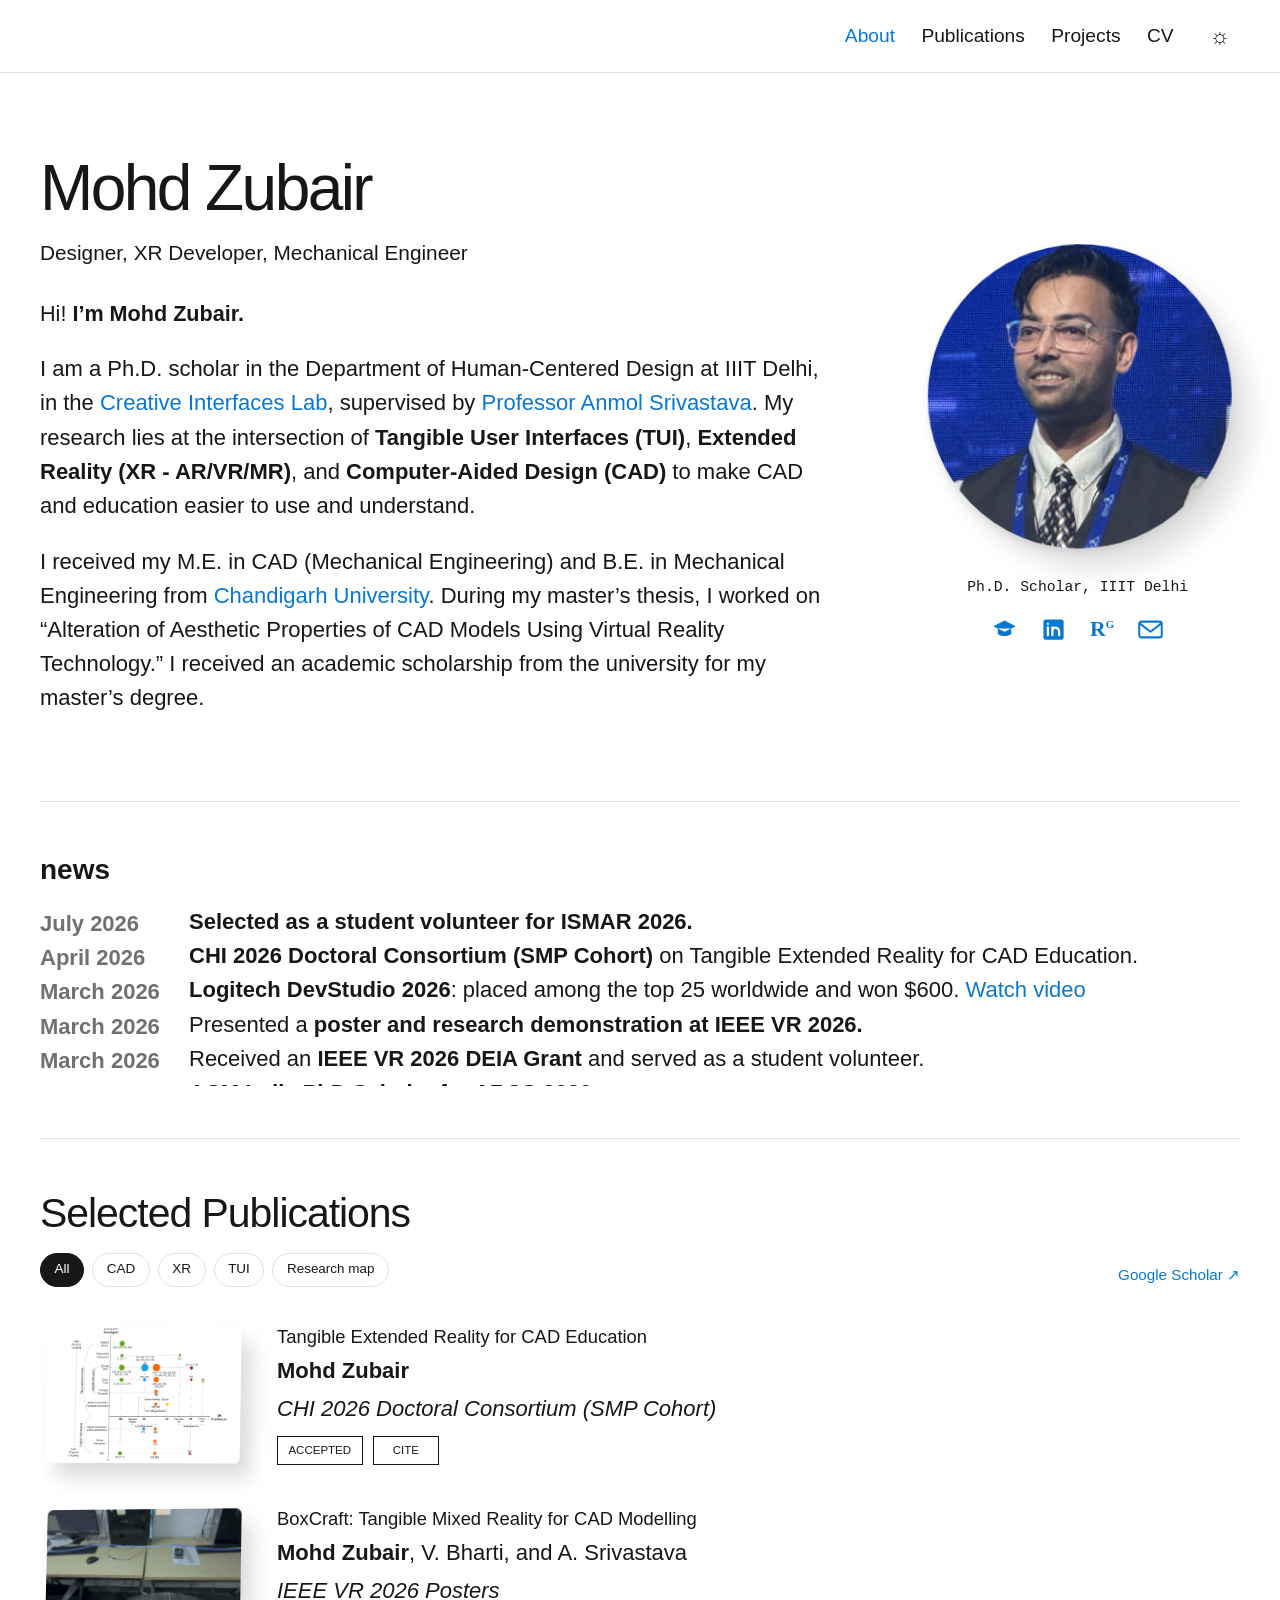
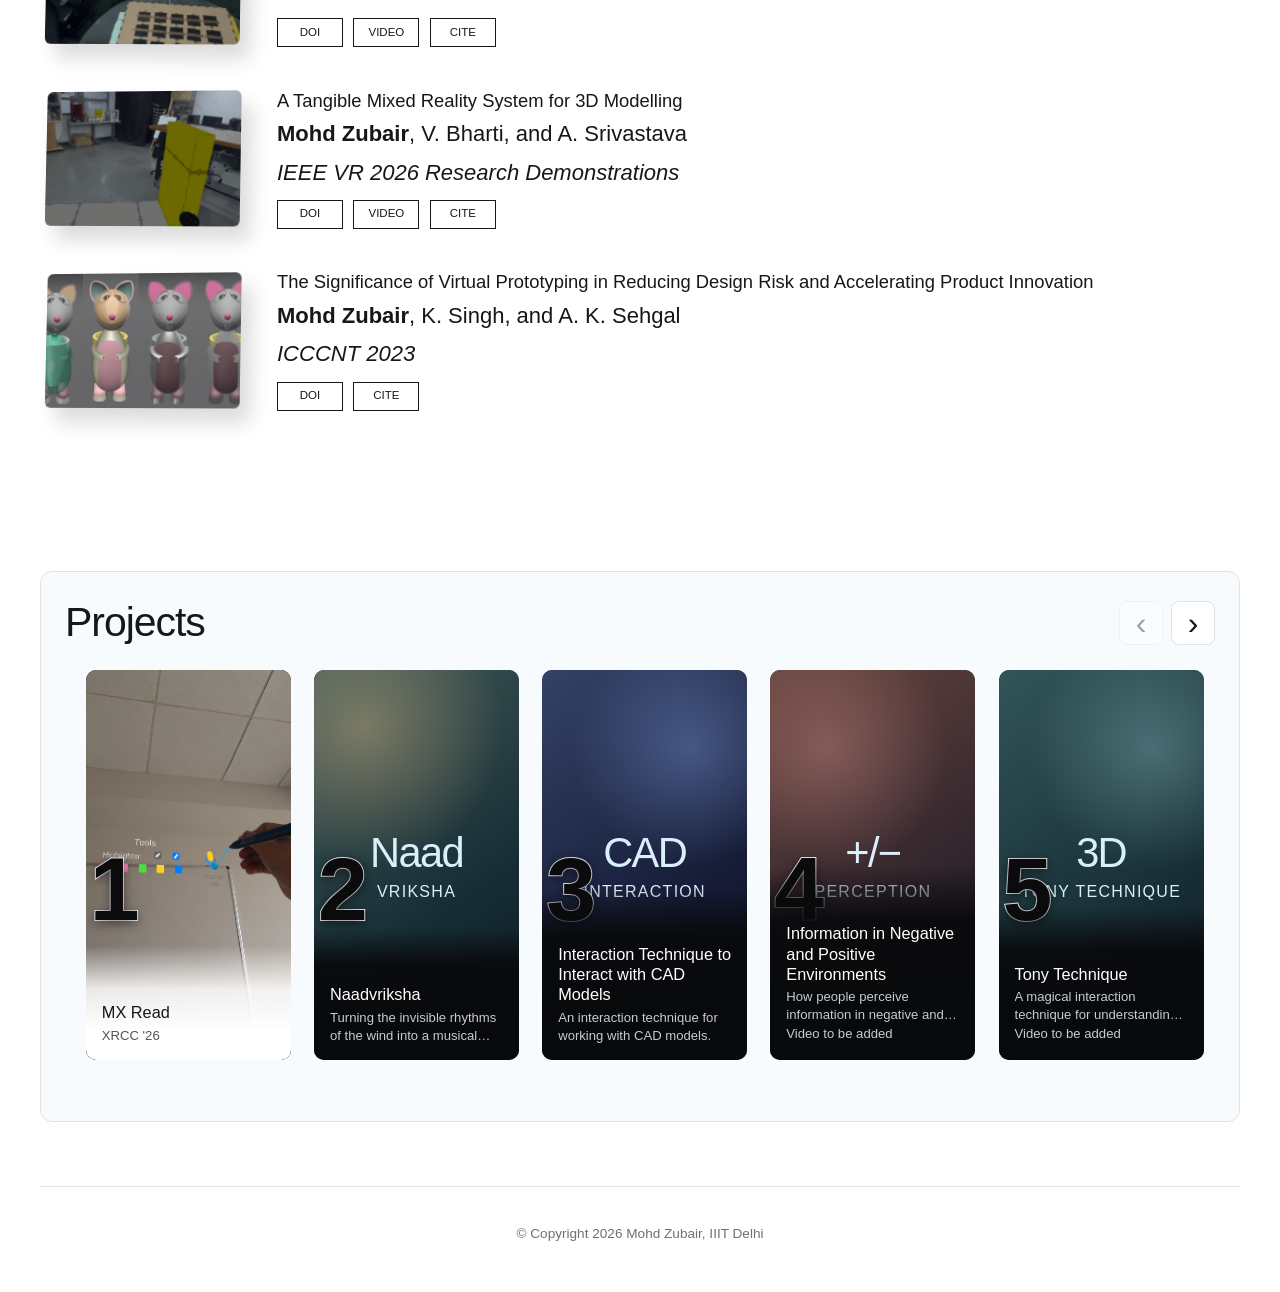
==== commit b0052a62: "Increase website text scale" ====
--- a/index.html
+++ b/index.html
@@ -7,7 +7,7 @@
   <title>Mohd Zubair | XR, CAD & Tangible Interfaces</title>
   <meta name="description"
     content="Mohd Zubair is a Ph.D. scholar at IIIT-Delhi researching tangible user interfaces, extended reality and computer-aided design.">
-  <link rel="stylesheet" href="styles.css?v=20260925-6">
+  <link rel="stylesheet" href="styles.css?v=20260925-7">
   <script src="script.js?v=20260925-3" defer></script>
   <script src="projects-data.js?v=20260924-3" defer></script>
   <script src="project-details.js?v=20260925-3" defer></script>
--- a/styles.css
+++ b/styles.css
@@ -18,7 +18,7 @@
 }
 * { box-sizing: border-box; }
 html { scroll-behavior: smooth; scroll-padding-top: var(--header-offset, 90px); }
-body { margin: 0; background: var(--bg); color: var(--text); font-family: "Segoe UI", "Helvetica Neue", Arial, sans-serif; font-size: 18px; font-weight: 300; line-height: 1.55; }
+body { margin: 0; background: var(--bg); color: var(--text); font-family: "Segoe UI", "Helvetica Neue", Arial, sans-serif; font-size: 22px; font-weight: 300; line-height: 1.55; }
 a { color: var(--link); text-decoration: none; }
 a:hover { text-decoration: underline; }
 :focus-visible { outline: 3px solid var(--link); outline-offset: 4px; }
@@ -34,7 +34,7 @@
 .home-page .header-inner { justify-content: flex-end; }
 .home-page.publications-view .header-inner { justify-content: space-between; }
 nav { display: flex; align-items: center; gap: 1.65rem; }
-nav a { color: var(--text); font-size: 1rem; }
+nav a { color: var(--text); font-size: 1.2rem; }
 nav a[aria-current="page"] { color: var(--link); }
 nav { flex-wrap: wrap; }
 .header-inner { padding-block: .6rem; }
@@ -49,8 +49,8 @@
 h1 { font-size: clamp(3.25rem, 5vw, 4.6rem); letter-spacing: -.04em; }
 h2 { font-size: clamp(2.15rem, 3.2vw, 3rem); letter-spacing: -.025em; }
 h3 { margin: 0; font-size: 1.15rem; line-height: 1.35; font-weight: 500; }
-.topics { margin: .8rem 0 1.7rem; font-size: 1.18rem; }
-.hello { font-size: 1.24rem; }
+.topics { margin: .8rem 0 1.7rem; font-size: 1.3rem; }
+.hello { font-size: 1.35rem; }
 .about-copy > p { max-width: 790px; }
 .research-topic { color: inherit; }
 blockquote { margin: 1.6rem 0 0; padding-left: 1rem; border-left: 3px solid var(--link); color: var(--muted); font-style: italic; }
@@ -325,7 +325,7 @@
   .project-grid, .teaching-grid { grid-template-columns: repeat(2, minmax(0, 1fr)); }
 }
 @media (max-width: 620px) {
-  body { font-size: 16px; }
+  body { font-size: 18px; }
   .brand { display: none; }
   .home-page.publications-view .brand { display: none; }
   .header-inner { justify-content: center; min-height: 64px; }
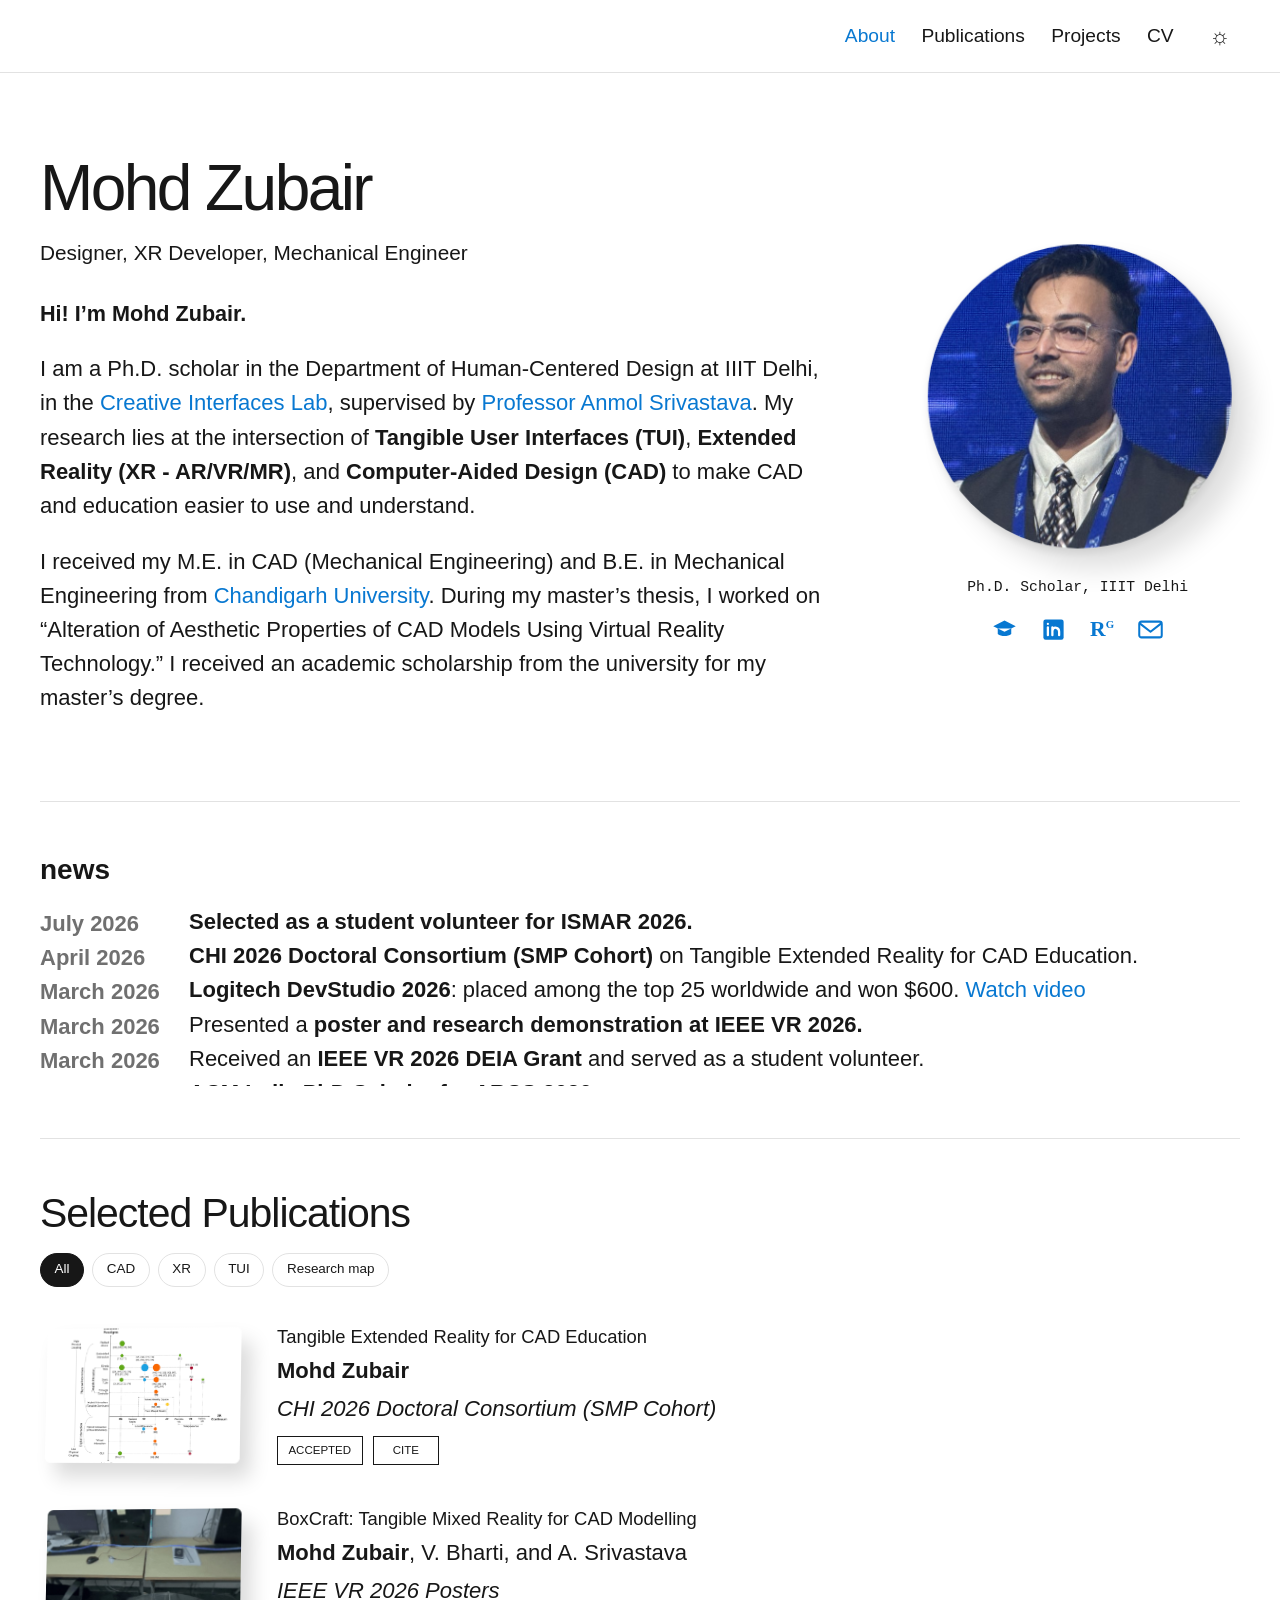
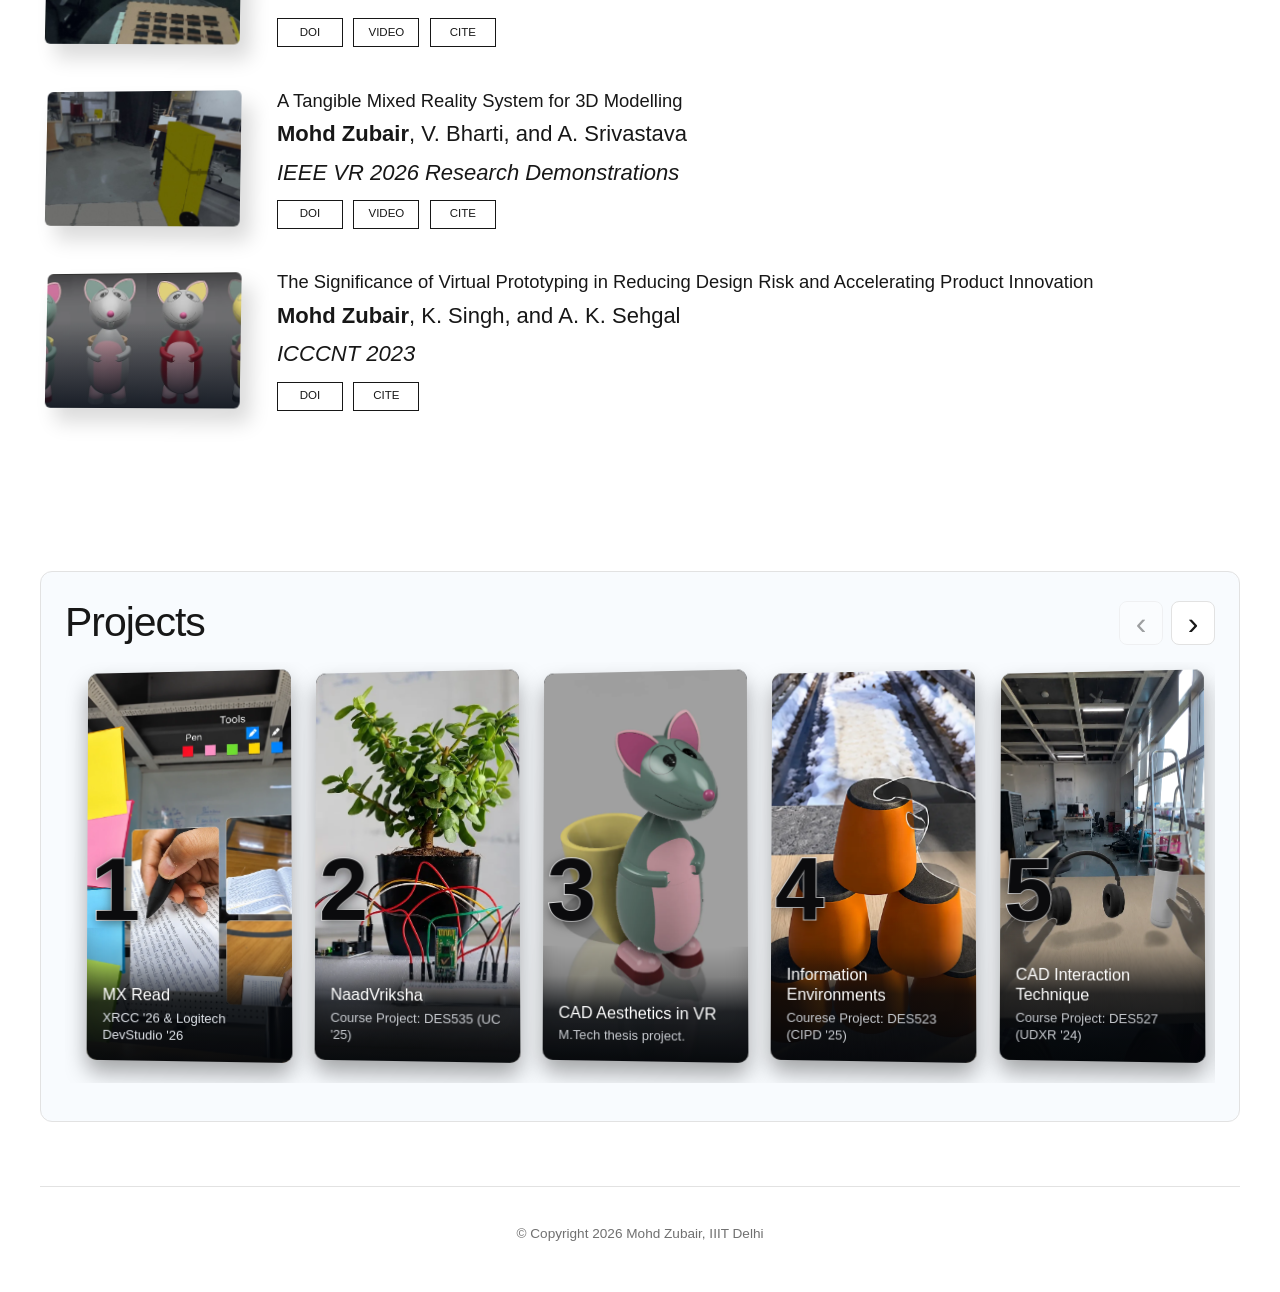
==== commit 013ad25d: "Update portfolio projects, publication thumbnail, and smooth 3D hover effects" ====
--- a/index.html
+++ b/index.html
@@ -7,18 +7,19 @@
   <title>Mohd Zubair | XR, CAD & Tangible Interfaces</title>
   <meta name="description"
     content="Mohd Zubair is a Ph.D. scholar at IIIT-Delhi researching tangible user interfaces, extended reality and computer-aided design.">
-  <link rel="stylesheet" href="styles.css?v=20260925-7">
-  <script src="script.js?v=20260925-3" defer></script>
-  <script src="projects-data.js?v=20260924-3" defer></script>
-  <script src="project-details.js?v=20260925-3" defer></script>
+    <link rel="stylesheet" href="styles.css?v=20260928-3">
+  <script src="assets/vendor/lenis.min.js?v=1.3.24" defer></script>
+  <script src="script.js?v=20260928-1" defer></script>
+  <script src="projects-data.js?v=20260927-2" defer></script>
+  <script src="project-details.js?v=20260927-2" defer></script>
   <noscript><style>#theme, .filters, .project-carousel-controls { display: none; }</style></noscript>
 </head>
 
 <body class="home-page">
-  <a class="skip" href="#about">Skip to content</a>
+  <a class="skip" href="/about" data-section="about">Skip to content</a>
   <header>
-    <div class="header-inner"><a class="brand" href="#about">Mohd Zubair</a>
-      <nav aria-label="Main navigation"><a href="#about">About</a><a href="#publications">Publications</a><a href="#projects">Projects</a><a
+    <div class="header-inner"><a class="brand" href="/about" data-section="about">Mohd Zubair</a>
+      <nav aria-label="Main navigation"><a href="/about" data-section="about">About</a><a href="/publications" data-section="publications">Publications</a><a href="/projects" data-section="projects">Projects</a><a
           href="assets/Mohd-Zubair-CV-September-2026.pdf" target="_blank" rel="noopener noreferrer">CV</a><button
           id="theme" aria-label="Switch to night mode" aria-pressed="false"><span class="sun">&#9788;</span><span
             class="moon">&#9790;</span></button></nav>
@@ -29,8 +30,8 @@
       <div class="about-copy">
         <h1>Mohd Zubair</h1>
         <p class="topics">Designer, XR Developer, Mechanical Engineer</p>
-        <p class="hello">Hi! <strong>I’m Mohd Zubair.</strong></p>
-        <p>I am a Ph.D. scholar in the Department of Human-Centered Design at IIIT Delhi, in the <a href="https://cilab.iiitd.edu.in/">Creative Interfaces Lab</a>, supervised by <a href="https://anmolsrivastava.in/">Professor Anmol Srivastava</a>. My research lies at the intersection of <a class="research-topic" href="#publications" data-topic="tui" aria-haspopup="dialog" title="Explore my TUI publications"><strong>Tangible User Interfaces (TUI)</strong></a>, <a class="research-topic" href="#publications" data-topic="xr" aria-haspopup="dialog" title="Explore my XR publications"><strong>Extended Reality (XR - AR/VR/MR)</strong></a>, and <a class="research-topic" href="#publications" data-topic="cad" aria-haspopup="dialog" title="Explore my CAD publications"><strong>Computer-Aided Design (CAD)</strong></a> to make CAD and education easier to use and understand.</p>
+        <p class="hello"><strong> Hi! I’m Mohd Zubair.</strong></p>
+        <p>I am a Ph.D. scholar in the Department of Human-Centered Design at IIIT Delhi, in the <a href="https://cilab.iiitd.edu.in/">Creative Interfaces Lab</a>, supervised by <a href="https://anmolsrivastava.in/">Professor Anmol Srivastava</a>. My research lies at the intersection of <a class="research-topic" href="/publications" data-section="publications" data-topic="tui" aria-haspopup="dialog" title="Explore my TUI publications"><strong>Tangible User Interfaces (TUI)</strong></a>, <a class="research-topic" href="/publications" data-section="publications" data-topic="xr" aria-haspopup="dialog" title="Explore my XR publications"><strong>Extended Reality (XR - AR/VR/MR)</strong></a>, and <a class="research-topic" href="/publications" data-section="publications" data-topic="cad" aria-haspopup="dialog" title="Explore my CAD publications"><strong>Computer-Aided Design (CAD)</strong></a> to make CAD and education easier to use and understand.</p>
         <p>I received my M.E. in CAD (Mechanical Engineering) and B.E. in Mechanical Engineering from <a href="https://www.cuchd.in/">Chandigarh University</a>. During my master’s thesis, I worked on “Alteration of Aesthetic Properties of CAD Models Using Virtual Reality Technology.” I received an academic scholarship from the university for my master’s degree.</p>
       </div>
       <aside class="profile">
@@ -80,8 +81,7 @@
               aria-pressed="false">CAD</button><button class="filter" data-filter="xr"
               aria-pressed="false">XR</button><button class="filter" data-filter="tui" aria-pressed="false">TUI</button><button type="button" class="research-map-trigger">Research map</button>
           </div>
-        </div><a href="https://scholar.google.com/citations?user=j2-YVBkAAAAJ&hl=en" target="_blank"
-          rel="noopener noreferrer">Google Scholar ↗</a>
+        </div>
       </div>
       <div class="paper-list">
         <article class="paper" id="paper-tangible-xr" data-topics="cad xr tui">
@@ -114,7 +114,7 @@
           </div>
         </article>
         <article class="paper" id="paper-virtual-prototyping" data-topics="cad xr">
-          <div class="cover violet"><span>Virtual Prototyping</span><small>ICCCNT 2023</small></div>
+          <div class="cover violet virtual-prototyping-cover"><span>Virtual Prototyping</span><small>ICCCNT 2023</small></div>
           <div>
             <h3>The Significance of Virtual Prototyping in Reducing Design Risk and Accelerating Product Innovation</h3>
             <p><strong>Mohd Zubair</strong>, K. Singh, and A. K. Sehgal</p>
@@ -126,42 +126,42 @@
     </section>
     <section id="projects" class="projects-main" aria-labelledby="projects-heading">
     <section class="projects-intro" aria-labelledby="projects-heading">
-      <h1 id="projects-heading">projects</h1>
+      <h1 id="projects-heading">Projects</h1>
       <p>A growing collection of research projects in tangible interfaces, extended reality, and computer-aided design.</p>
     </section>
     <section class="project-collection" aria-labelledby="work-heading">
       <div class="project-section-heading"><h2 id="work-heading">Projects</h2><div class="project-carousel-controls" aria-label="Project gallery controls"><button type="button" class="project-carousel-prev" aria-label="Previous projects">&#8249;</button><button type="button" class="project-carousel-next" aria-label="Next projects">&#8250;</button></div></div>
       <div class="project-grid" tabindex="0" role="region" aria-label="Projects; scroll horizontally to see more">
         <a class="project-card" id="project-mx-read" href="https://www.youtube.com/watch?v=0HycUnjP73w&amp;t=2s" target="_blank" rel="noopener noreferrer">
-          <img src="assets/MX Read.png" alt="MX Read extended-reality interface with highlighting tools" loading="lazy" decoding="async">
-          <div class="project-card-copy"><h3>MX Read</h3><p>XRCC '26</p><span>Watch video <b aria-hidden="true">↗</b></span></div>
+          <img src="assets/MX_Read/MX Read_project-thumbnail.webp" alt="MX Read project thumbnail" loading="lazy" decoding="async">
+          <div class="project-card-copy"><h3>MX Read</h3><p>XRCC '26 & Logitech DevStudio '26</p><span>Watch video <b aria-hidden="true">↗</b></span></div>
         </a>
-        <a class="project-card" id="project-naadvriksha" href="https://canva.link/lp5p6sdip274v0o" target="_blank" rel="noopener noreferrer">
-          <div class="project-thumbnail" role="img" aria-label="Naadvriksha project thumbnail">Naad<span>vriksha</span></div>
-          <div class="project-card-copy"><h3>Naadvriksha</h3><p>Turning the invisible rhythms of the wind into a musical experience.</p><span>View presentation <b aria-hidden="true">↗</b></span></div>
-        </a>
-        <a class="project-card" id="project-cad-interaction" href="https://www.youtube.com/watch?v=G-JRFSrLBcI&amp;t=94s" target="_blank" rel="noopener noreferrer">
-          <div class="project-thumbnail" role="img" aria-label="CAD interaction project thumbnail">CAD<span>interaction</span></div>
-          <div class="project-card-copy"><h3>Interaction Technique to Interact with CAD Models</h3><p>An interaction technique for working with CAD models.</p><span>Watch video <b aria-hidden="true">↗</b></span></div>
-        </a>
-        <article class="project-card" id="project-environments">
-          <div class="project-thumbnail" role="img" aria-label="Information environments project thumbnail">+/−<span>perception</span></div>
-          <div class="project-card-copy"><h3>Information in Negative and Positive Environments</h3><p>How people perceive information in negative and positive environments.</p><span class="project-pending">Video to be added</span></div>
-        </article>
-        <article class="project-card" id="project-tony-technique">
-          <div class="project-thumbnail" role="img" aria-label="Tony Technique project thumbnail">3D<span>Tony Technique</span></div>
-          <div class="project-card-copy"><h3>Tony Technique</h3><p>A magical interaction technique for understanding 3D models.</p><span class="project-pending">Video to be added</span></div>
-        </article>
-        <a class="project-card" id="project-ar-lab-directory" href="https://www.youtube.com/watch?v=4sr4qADTpVs" target="_blank" rel="noopener noreferrer">
-          <div class="project-thumbnail" role="img" aria-label="AR Lab Directory project thumbnail">AR<span>Lab Directory</span></div>
-          <div class="project-card-copy"><h3>Augmented Reality (AR) Lab Directory</h3><p>An augmented reality lab directory.</p><span>Watch video <b aria-hidden="true">↗</b></span></div>
+        <a class="project-card" id="project-naadvriksha" href="https://www.youtube.com/watch?v=dWs05kJ8-80" target="_blank" rel="noopener noreferrer">
+          <img src="assets/NaadVrisksha/naadvriksha-thumbnail.webp" alt="Naadvriksha project thumbnail" loading="lazy" decoding="async">
+          <div class="project-card-copy"><h3>NaadVriksha </h3><p>Course Project: DES535 (UC '25)</p><span>Read more <b aria-hidden="true">↗</b></span></div>
         </a>
         <a class="project-card" id="project-mtech-thesis" href="https://www.youtube.com/watch?v=pJ69z0eSmHA" target="_blank" rel="noopener noreferrer">
-          <img src="assets/Virtual Prototyping.PNG" alt="Virtual reality CAD aesthetic models" loading="lazy" decoding="async">
-          <div class="project-card-copy"><h3>Alteration of Aesthetic Properties of CAD Models Using Virtual Reality Technology</h3><p>M.Tech thesis project.</p><span>Watch video <b aria-hidden="true">↗</b></span></div>
+          <img src="assets/Thesis Project/Thesis_thumnail.webp" alt="Thesis project thumbnail" loading="lazy" decoding="async">
+          <div class="project-card-copy"><h3>CAD Aesthetics in VR</h3><p>M.Tech thesis project.</p><span>Watch video <b aria-hidden="true">↗</b></span></div>
+        </a>
+        <article class="project-card" id="project-environments" data-video="https://youtu.be/NSSpUzRLZv8">
+          <img src="assets/CIPD Project/CIPD_thumbnail.webp" alt="Information environments project thumbnail" loading="lazy" decoding="async">
+          <div class="project-card-copy"><h3>Information Environments</h3><p>Courese Project: DES523 (CIPD '25)</p><span>Watch video <b aria-hidden="true">↗</b></span></div>
+        </article>
+        <a class="project-card" id="project-cad-interaction" href="https://www.youtube.com/watch?v=G-JRFSrLBcI&amp;t=94s" target="_blank" rel="noopener noreferrer">
+          <img src="assets/CAD Interaction/CAD-thumbnail.webp" alt="CAD interaction project thumbnail" loading="lazy" decoding="async">
+          <div class="project-card-copy"><h3>CAD Interaction Technique</h3><p>Course Project: DES527 (UDXR '24)</p><span>Watch video <b aria-hidden="true">↗</b></span></div>
+        </a>
+        <article class="project-card" id="project-tony-technique" data-video="https://youtu.be/x0K_35asPYw">
+          <img src="assets/MR-CAD Interaction/Thumbnail_MR-CAD Interaction.webp" alt="MR-CAD Interaction project thumbnail" loading="lazy" decoding="async">
+          <div class="project-card-copy"><h3>MR-CAD Interaction</h3><p>Course Project: DES527 (UDXR '24)</p><span>Watch video <b aria-hidden="true">↗</b></span></div>
+        </article>
+        <a class="project-card" id="project-ar-lab-directory" href="https://youtu.be/4sr4qADTpVs" target="_blank" rel="noopener noreferrer">
+          <img src="assets/AR Lab Directory/AR_Thumbnail-web.webp" alt="AR Lab Directory project thumbnail" loading="lazy" decoding="async">
+          <div class="project-card-copy"><h3>AR Lab Directory</h3><p>An augmented reality lab directory.</p><span>Watch video <b aria-hidden="true">↗</b></span></div>
         </a>
         <a class="project-card" id="project-3d-models" href="https://www.youtube.com/watch?v=ii2D-TfR1jc" target="_blank" rel="noopener noreferrer">
-          <div class="project-thumbnail" role="img" aria-label="3D models project thumbnail">3D<span>model explorations</span></div>
+          <img src="assets/3D Model/CAD_thumbnail.webp" alt="3D model explorations thumbnail" loading="lazy" decoding="async">
           <div class="project-card-copy"><h3>3D Model Explorations</h3><p>A fun project creating different 3D models.</p><span>Watch video <b aria-hidden="true">↗</b></span></div>
         </a>
       </div>
--- a/styles.css
+++ b/styles.css
@@ -17,7 +17,11 @@
   --shadow: 0 6px 20px #00000059;
 }
 * { box-sizing: border-box; }
-html { scroll-behavior: smooth; scroll-padding-top: var(--header-offset, 90px); }
+html { scroll-behavior: auto; scroll-padding-top: var(--header-offset, 90px); }
+html.lenis, html.lenis body { height: auto; }
+.lenis.lenis-smooth { scroll-behavior: auto !important; }
+.lenis.lenis-smooth [data-lenis-prevent] { overscroll-behavior: contain; }
+.lenis.lenis-stopped { overflow: clip; }
 body { margin: 0; background: var(--bg); color: var(--text); font-family: "Segoe UI", "Helvetica Neue", Arial, sans-serif; font-size: 22px; font-weight: 300; line-height: 1.55; }
 a { color: var(--link); text-decoration: none; }
 a:hover { text-decoration: underline; }
@@ -62,8 +66,8 @@
 .lens-button:hover { transform: translateY(-1px); }
 .lens-copy { min-height: 3.1em; margin: .75rem 0 0; }
 .profile { text-align: center; perspective: 900px; }
-.profile img { width: min(100%, 305px); aspect-ratio: 1; object-fit: cover; object-position: center 22%; border-radius: 50%; box-shadow: 18px 20px 26px #00000020, 0 4px 10px #00000018; transform: rotateX(2deg) rotateY(-5deg); transition: transform 360ms cubic-bezier(.2, .7, .2, 1), box-shadow 360ms ease; }
-.profile:hover img { box-shadow: 24px 26px 34px #00000028, 0 5px 12px #0000001a; transform: rotateX(0) rotateY(0) translateY(-4px); }
+.profile img { width: min(100%, 305px); aspect-ratio: 1; object-fit: cover; object-position: center 22%; border-radius: 50%; box-shadow: 18px 20px 26px #00000020, 0 4px 10px #00000018; transform: rotateX(2deg) rotateY(-5deg); transition: transform 650ms cubic-bezier(.22, .61, .36, 1), box-shadow 650ms ease; }
+.profile img:hover { box-shadow: 24px 26px 34px #00000028, 0 5px 12px #0000001a; transform: rotateX(0) rotateY(0) translateY(-4px) scale(1.035); }
 .profile > p { margin: 1.15rem 0 .8rem; font-family: Consolas, monospace; font-size: .92rem; font-weight: 500; }
 .profile-links { display: flex; justify-content: center; align-items: center; flex-wrap: wrap; gap: .8rem; }
 .profile-links a:first-child { display: none; }
@@ -110,7 +114,7 @@
 .sketch-to-form-controls input { width: 110px; accent-color: var(--link); }
 .sketch-to-form-controls output { min-width: 2.5ch; font-size: .85rem; font-variant-numeric: tabular-nums; }
 @media (max-width: 620px) { .sketch-to-form-dialog { padding: 1rem; } .sketch-to-form-controls label { margin-left: 0; } }
-@media (prefers-reduced-motion: reduce) { .process-object, .process-digital, .process-overlay, .process-point, .process-cursor { transition: none; } }
+@media (prefers-reduced-motion: reduce) { .process-object, .process-digital, .process-overlay, .process-point, .process-cursor, .profile img, .cover, .gallery-grid img, .research-connections-list img, .project-details-gallery button, .projects-main .project-card { transition: none; } }
 .news, .publications, .gallery { padding: 3.25rem 0; border-top: 1px solid var(--line); }
 .news h2, .gallery h2 { margin-bottom: 1.35rem; }
 .news h2 { font-size: 1.75rem; font-weight: 600; letter-spacing: 0; }
@@ -156,7 +160,8 @@
 .research-connections-close, .research-map-close, .citation-dialog-close, .cad-sketch-close { border: 0; background: transparent; color: var(--text); font: inherit; font-size: 2rem; line-height: 1; cursor: pointer; }
 .research-connections-list, .research-map-results { margin: 0; padding: 0; list-style: none; }
 .research-connections-list li { display: grid; grid-template-columns: 96px minmax(0, 1fr); gap: 1rem; padding: 1rem 0; border-top: 1px solid var(--line); }
-.research-connections-list img { width: 96px; height: 74px; object-fit: cover; border-radius: 4px; }
+.research-connections-list img { width: 96px; height: 74px; object-fit: cover; border-radius: 4px; box-shadow: 0 4px 12px #00000018; transform: perspective(900px) rotateX(2deg) rotateY(-5deg); transition: transform 650ms cubic-bezier(.22, .61, .36, 1), box-shadow 650ms ease; }
+.research-connections-list img:hover { box-shadow: 0 12px 24px #00000030; transform: perspective(900px) rotateX(0) rotateY(0) translateY(-3px) scale(1.04); }
 .research-connections-list h3 { font-size: 1rem; }
 .research-connections-list p { margin: .18rem 0 .5rem; color: var(--muted); font-size: .88rem; }
 .research-connections-actions { display: flex; flex-wrap: wrap; gap: .85rem; }
@@ -181,8 +186,8 @@
 .paper-list { display: grid; gap: 2.6rem; }
 .paper { display: grid; grid-template-columns: 205px minmax(0, 1fr); gap: 2rem; align-items: center; perspective: 900px; transition: opacity 180ms, transform 180ms; }
 .paper[hidden] { display: none; }
-.cover { width: 205px; height: 135px; display: flex; flex-direction: column; justify-content: flex-end; padding: 1rem; border-radius: 6px; box-shadow: 11px 14px 20px #00000025; color: #fff; overflow: hidden; position: relative; transform: rotateX(2deg) rotateY(-5deg); transition: transform 360ms cubic-bezier(.2, .7, .2, 1), box-shadow 360ms ease; }
-.paper:hover .cover { box-shadow: 17px 20px 27px #00000030; transform: rotateX(0) rotateY(0) translateY(-3px); }
+.cover { width: 205px; height: 135px; display: flex; flex-direction: column; justify-content: flex-end; padding: 1rem; border-radius: 6px; box-shadow: 11px 14px 20px #00000025; color: #fff; overflow: hidden; position: relative; transform: rotateX(2deg) rotateY(-5deg); transition: transform 650ms cubic-bezier(.22, .61, .36, 1), box-shadow 650ms ease; }
+.paper .cover:hover, .paper .cover:focus-visible { box-shadow: 17px 20px 27px #00000030; transform: rotateX(0) rotateY(0) translateY(-3px) scale(1.04); }
 .paper .cover { cursor: zoom-in; }
 .image-preview { width: min(900px, calc(100% - 2rem)); max-height: calc(100% - 2rem); padding: 1rem; border: 1px solid var(--line); border-radius: 8px; background: var(--bg); color: var(--text); box-shadow: var(--shadow); }
 .image-preview::backdrop { background: #000a; }
@@ -191,6 +196,7 @@
 .image-preview-title { margin: .75rem 0 0; font-size: 1rem; }
 .cover::before, .cover::after { content: none; }
 .cover span, .cover small { position: relative; z-index: 1; }
+.virtual-prototyping-cover { background-image: linear-gradient(180deg, transparent 35%, rgba(12, 18, 28, .86) 100%), url("assets/Virtual Prototyping.webp"); background-position: center; background-size: cover; }
 .cover span { font-weight: 600; font-size: 1.08rem; }
 .cover small { font-size: .72rem; letter-spacing: .08em; text-transform: uppercase; }
 .blue {
@@ -216,12 +222,17 @@
   display: none;
 }
 .violet {
-  background: url("assets/Virtual%20Prototyping.PNG") center center / cover no-repeat;
+  background: url("assets/virtual-prototyping-preview.webp") center center / cover no-repeat;
   background-color: #f1efe9;
 }
 .violet > span,
 .violet > small {
   display: none;
+}
+.violet.virtual-prototyping-cover {
+  background-image: linear-gradient(180deg, transparent 35%, rgba(12, 18, 28, .86) 100%), url("assets/Virtual Prototyping.webp");
+  background-position: center;
+  background-size: cover;
 }
 .green { background: linear-gradient(145deg, #31524e, #73a55d); }
 .paper p { margin: .25rem 0; }
@@ -237,8 +248,8 @@
 .gallery > p { color: var(--muted); }
 .gallery-grid { display: grid; grid-template-columns: repeat(3, 1fr); gap: 1.3rem; margin-top: 1.5rem; perspective: 900px; }
 .gallery-grid a { color: var(--text); }
-.gallery-grid img { display: block; width: 100%; aspect-ratio: 16 / 10; object-fit: cover; border-radius: 5px; box-shadow: 11px 14px 20px #00000025; transform: rotateX(2deg) rotateY(-3deg); transition: transform 260ms ease, box-shadow 260ms ease; }
-.gallery-grid a:hover img { box-shadow: 17px 20px 27px #00000030; transform: rotateX(0) rotateY(0) translateY(-4px); }
+.gallery-grid img { display: block; width: 100%; aspect-ratio: 16 / 10; object-fit: cover; border-radius: 5px; box-shadow: 11px 14px 20px #00000025; transform: rotateX(2deg) rotateY(-5deg); transition: transform 650ms cubic-bezier(.22, .61, .36, 1), box-shadow 650ms ease; }
+.gallery-grid a:hover img, .gallery-grid a:focus-visible img { box-shadow: 17px 20px 27px #00000030; transform: rotateX(0) rotateY(0) translateY(-4px) scale(1.035); }
 .gallery-grid span { display: block; margin-top: .65rem; font-size: .92rem; }
 footer {
   padding: 2.25rem 0 3rem;
@@ -275,33 +286,154 @@
 .project-card-copy span { color: var(--link); font-size: 1rem; font-weight: 500; }
 .project-card-copy .project-pending { color: var(--muted); font-weight: 400; }
 .project-actions { display: flex; flex-wrap: wrap; align-items: center; gap: .7rem 1.2rem; margin-top: 1rem; }
-.project-actions button, .project-details-bar button { font: inherit; color: var(--link); background: transparent; border: 1px solid var(--line); border-radius: 4px; padding: .35rem .7rem; cursor: pointer; }
+.project-actions button { font: inherit; color: var(--link); background: transparent; border: 1px solid var(--line); border-radius: 4px; padding: .35rem .7rem; cursor: pointer; }
+.project-details-bar button { font: inherit; color: var(--link); background: transparent; border: 1px solid var(--line); border-radius: 4px; padding: .2rem .52rem; font-size: .8rem; cursor: pointer; }
 .project-actions a { font-size: 1rem; }
-.project-details-dialog { width: min(850px, calc(100% - 32px)); max-height: 88vh; padding: 0; border: 1px solid var(--line); border-radius: 6px; background: var(--bg); color: var(--text); box-shadow: var(--shadow); }
+.project-details-dialog { width: min(980px, calc(100% - 32px)); max-height: min(92vh, 760px); padding: 0; border: 1px solid var(--line); border-radius: 14px; background: var(--bg); color: var(--text); box-shadow: 0 24px 90px #0004; overflow: hidden; }
 .project-details-dialog::backdrop { background: #0008; }
-.project-details-bar { display: flex; justify-content: flex-end; position: sticky; top: 0; padding: .8rem 1.3rem; background: var(--bg); border-bottom: 1px solid var(--line); z-index: 1; }
-.project-details-body { padding: clamp(1.2rem, 4vw, 2.4rem); overflow-wrap: anywhere; }
-.project-details-body h2 { font-size: clamp(1.6rem, 4vw, 2.3rem); line-height: 1.25; }
+.project-details-bar { display: flex; justify-content: flex-end; position: sticky; top: 0; padding: .42rem 1rem; background: var(--bg); border-bottom: 1px solid var(--line); z-index: 1; }
+.project-details-body { padding: .7rem 1.5rem 1.4rem; overflow-wrap: anywhere; }
+.project-details-dialog.naadvriksha-details {
+  border-radius: 14px;
+  max-height: calc(100dvh - 2rem);
+  overflow: hidden;
+}
+.project-details-dialog[open] { display: flex; flex-direction: column; }
+.project-details-bar { flex: none; }
+.project-details-dialog.naadvriksha-details .project-details-body {
+  min-height: 0;
+  max-height: none;
+  overflow-y: auto;
+  overflow-x: hidden;
+  overscroll-behavior: contain;
+  scrollbar-width: thin;
+  scrollbar-color: var(--muted) transparent;
+}
+.project-details-body h2 { font-size: clamp(1.8rem, 3vw, 2.6rem); line-height: 1.25; }
 .project-details-summary, .project-details-body figcaption { color: var(--muted); }
-.project-details-video { width: 100%; aspect-ratio: 16 / 9; margin-top: 1.5rem; border-radius: 5px; overflow: hidden; background: #111; }
+.project-details-video { width: min(100%, 760px); aspect-ratio: 16 / 9; margin: .5rem auto 0; border-radius: 10px; overflow: hidden; background: #111; }
 .project-details-video iframe { display: block; width: 100%; height: 100%; border: 0; }
 .project-details-body section { margin-top: 1.8rem; }
 .project-details-body section h3 { font-size: 1.2rem; font-weight: 500; }
 .project-details-meta { display: flex; flex-wrap: wrap; gap: 1rem 2rem; padding-block: 1rem; border-block: 1px solid var(--line); }
 .project-details-meta dt { font-weight: 500; }
 .project-details-meta dd { margin: .2rem 0 0; }
-.project-details-gallery { display: grid; grid-template-columns: repeat(auto-fill, minmax(min(140px, 100%), 1fr)); gap: 1rem; margin-top: 1.8rem; }
+.project-details-gallery { display: grid; grid-template-columns: repeat(3, minmax(0, 1fr)); gap: .8rem; margin-top: .6rem; }
 .project-details-gallery figure { margin: 0; }
-.project-details-gallery button { display: block; width: 100%; padding: 0; border: 1px solid var(--line); border-radius: 4px; background: color-mix(in srgb, var(--bg) 94%, var(--text)); cursor: zoom-in; }
+.project-details-gallery button { display: block; width: 100%; padding: 0; border: 1px solid var(--line); border-radius: 8px; background: color-mix(in srgb, var(--bg) 94%, var(--text)); cursor: zoom-in; overflow: hidden; box-shadow: 0 4px 12px #00000018; transform: perspective(900px) rotateX(2deg) rotateY(-5deg); transition: transform 650ms cubic-bezier(.22, .61, .36, 1), box-shadow 650ms ease; }
+.project-details-gallery button:hover, .project-details-gallery button:focus-visible { box-shadow: 0 12px 24px #00000030; transform: perspective(900px) rotateX(0) rotateY(0) translateY(-4px) scale(1.035); }
 .project-details-gallery button:focus-visible { outline: 2px solid var(--link); outline-offset: 3px; }
-.project-image-dialog { width: min(1100px, calc(100% - 24px)); padding: 1rem; border: 1px solid var(--line); border-radius: 6px; background: var(--bg); color: var(--text); }
-.project-image-dialog::backdrop { background: #000b; }
-.project-image-dialog > button { display: block; margin: 0 0 .75rem auto; padding: .5rem .8rem; font: inherit; color: var(--link); border: 1px solid var(--line); background: var(--bg); border-radius: 4px; cursor: pointer; }
-.project-image-dialog > img { display: block; width: 100%; height: auto; max-height: calc(100dvh - 8rem); object-fit: contain; cursor: zoom-out; }
-.project-details-gallery img { display: block; width: 100%; height: 120px; object-fit: contain; border-radius: 4px; }
-.project-details-body figcaption { margin-top: .4rem; font-size: .9rem; }
-.project-detail-resources { display: flex; flex-wrap: wrap; gap: 1rem; margin-top: 1.8rem; padding-top: 1rem; border-top: 1px solid var(--line); }
+.project-image-dialog {
+  position: fixed;
+  inset: 50% auto auto 50%;
+  transform: translate(-50%, -50%);
+  width: min(1100px, calc(100% - 18px));
+  max-height: calc(100dvh - 18px);
+  margin: 0;
+  padding: 0;
+  border: 0;
+  border-radius: 0;
+  background: transparent;
+  color: var(--text);
+  box-shadow: none;
+  overflow: visible;
+}
+.project-image-dialog::backdrop { background: rgba(0,0,0,.72); }
+.project-image-dialog > .project-image-close {
+  position: absolute;
+  top: 1rem;
+  right: 1rem;
+  z-index: 3;
+  display: inline-flex;
+  align-items: center;
+  justify-content: center;
+  margin: 0;
+  padding: .5rem .9rem;
+  font: inherit;
+  color: var(--link);
+  border: 1px solid rgba(255,255,255,.8);
+  background: rgba(255,255,255,.96);
+  border-radius: 10px;
+  cursor: pointer;
+}
+.project-image-dialog > .project-image-nav { position: absolute; top: 50%; z-index: 2; width: 44px; height: 44px; display: grid; place-items: center; border: 1px solid rgba(255,255,255,.38); border-radius: 50%; background: rgba(17,17,17,.42); color: #fff; font-size: 1.8rem; line-height: 1; cursor: pointer; transform: translateY(-50%); box-shadow: 0 10px 24px rgba(0,0,0,.18); }
+.project-image-dialog > .project-image-nav:hover:not(:disabled) { background: rgba(255,255,255,.18); }
+.project-image-dialog > .project-image-nav:disabled { opacity: .35; cursor: default; }
+.project-image-dialog > .project-image-prev { left: .75rem; }
+.project-image-dialog > .project-image-next { right: .75rem; }
+.project-image-dialog > img {
+  display: block;
+  width: 100%;
+  height: auto;
+  max-height: calc(100dvh - 11rem);
+  margin-top: 0;
+  object-fit: contain;
+  border-radius: 10px;
+  cursor: zoom-out;
+  box-shadow: none;
+}
+.project-details-gallery img { display: block; width: 100%; height: auto; aspect-ratio: 4 / 3; object-fit: cover; border-radius: 4px; }
+.project-read-more {
+  display: inline-flex;
+  align-items: center;
+  justify-content: center;
+  margin-top: .35rem;
+  padding: .55rem .9rem;
+  border: 1px solid var(--line);
+  border-radius: 6px;
+  background: var(--bg);
+  color: var(--link);
+  font: inherit;
+  font-size: .9rem;
+  font-weight: 500;
+  cursor: pointer;
+}
+.project-read-more:hover { background: var(--link); border-color: var(--link); color: #fff; }
+.project-details-summary {
+  width: 100%;
+  max-width: none;
+  margin: .65rem 0 1.3rem;
+  font-size: 1.05rem;
+  line-height: 1.55;
+  text-align: left;
+  text-wrap: pretty;
+}
+.project-gallery-heading { margin-top: .9rem; }
+.project-gallery-heading p { margin: .2rem 0 0; font-size: .85rem; color: var(--muted); }
+.project-details-gallery figcaption { margin-top: .4rem; font-size: .8rem; line-height: 1.5; }
+.project-image-caption { position: absolute; left: 50%; bottom: 1rem; transform: translateX(-50%); z-index: 3; margin: 0; padding: .45rem .8rem; border-radius: 999px; background: rgba(17,17,17,.72); color: #fff; font-size: .9rem; text-align: center; box-shadow: 0 8px 20px rgba(0,0,0,.18); }
+.project-detail-resources {
+  display: flex;
+  flex-wrap: wrap;
+  align-items: center;
+  gap: 1.2rem;
+  margin-top: .9rem;
+  padding-top: 1rem;
+  border-top: 1px solid var(--line);
+  visibility: visible;
+}
+.project-detail-resources a {
+  display: inline-flex;
+  align-items: center;
+  justify-content: center;
+  min-height: 28px;
+  color: var(--link);
+  text-decoration: none;
+  font-size: clamp(1.05rem, 1.7vw, 1.45rem);
+  line-height: 1.4;
+  white-space: normal;
+  opacity: 1;
+  visibility: visible;
+  position: relative;
+  z-index: 1;
+}
+.project-detail-resources a:hover {
+  text-decoration: underline;
+  text-underline-offset: 0.15em;
+}
 .project-detail-resources > button { padding: 0; border: 0; background: transparent; color: var(--link); font: inherit; cursor: pointer; }
+.project-thesis-card { display: grid; grid-template-columns: minmax(0, 240px) minmax(0, 1fr); gap: 1rem; align-items: center; padding: 1rem; border: 1px solid var(--line); border-radius: 12px; background: color-mix(in srgb, var(--bg) 96%, var(--text)); }
+.project-thesis-card > div { min-width: 0; }
 .project-card-copy b { font-size: 1.1em; }
 .project-card-static { cursor: pointer; }
 .cad-sketch-canvas { display: block; width: 100%; height: min(48vh, 420px); min-height: 250px; border: 1px solid var(--line); border-radius: 5px; background: color-mix(in srgb, var(--bg) 97%, var(--link)); cursor: grab; touch-action: none; }
@@ -326,6 +458,7 @@
 }
 @media (max-width: 620px) {
   body { font-size: 18px; }
+  .project-thesis-card { grid-template-columns: minmax(0, 1fr); }
   .brand { display: none; }
   .home-page.publications-view .brand { display: none; }
   .header-inner { justify-content: center; min-height: 64px; }
@@ -375,7 +508,10 @@
 .project-card { display: flex; flex-direction: column; }
 .project-card-copy { display: flex; flex-direction: column; flex: 1; }
 .project-actions { margin-top: auto; padding-top: 1rem; }
-dialog[class] { overflow-y: auto; overscroll-behavior: contain; max-height: calc(100dvh - 2rem); }
+.project-details-dialog {
+  overflow: hidden;
+}
+dialog[class] { overscroll-behavior: contain; max-height: calc(100dvh - 2rem); }
 body:has(dialog[open]) { overflow: hidden; }
 .image-preview-play { margin-top: .75rem; padding: .4rem .8rem; border: 1px solid var(--line); border-radius: 4px; background: var(--bg); color: var(--link); font: inherit; cursor: pointer; }
 .image-preview-play[hidden] { display: none; }
@@ -396,8 +532,177 @@
   #theme, .profile-links a { width: 44px; height: 44px; }
   .profile:hover img, .paper:hover .cover, .project-card:hover { transform: none; }
 }
+@media (max-width: 620px) {
+  nav a, .project-details-bar button, .filter, .research-map-trigger, .paper-links a, .paper-links button { min-height: 44px; display: inline-flex; align-items: center; justify-content: center; }
+  .project-details-bar { padding: .5rem 1rem; }
+}
 
 /* Ranked project shelf: poster images stay replaceable through PROJECT_MEDIA.md. */
+/* A compact research overview; the full description opens on request. */
+.naadvriksha-details .project-details-body { padding: 1.1rem 1.5rem 1.4rem; }
+.naadvriksha-details .project-details-body h2 { font-size: clamp(1.8rem, 3vw, 2.6rem); }
+.naadvriksha-details .project-details-summary {
+  width: 100%;
+  max-width: none;
+  margin: .65rem 0 1.3rem;
+  line-height: 1.55;
+  text-align: left;
+  text-wrap: pretty;
+}
+.project-overview-media { display: grid; grid-template-columns: 1.15fr 1fr; gap: 1.5rem; align-items: start; border-block: 1px solid var(--line); padding-block: 1rem; }
+.project-presentation-label {
+  margin-top: 1.5rem;
+  color: var(--text);
+  font-size: clamp(2rem, 2.6vw, 2.5rem);
+  font-weight: 500;
+  line-height: 1.15;
+}
+.project-presentation-embed a { display: inline-block; margin-top: .75rem; }
+.project-full-description p { text-align: left; }
+@media (max-width: 620px) {
+  .project-details-gallery { grid-template-columns: repeat(2, minmax(0, 1fr)); gap: .8rem; }
+  .project-details-summary { font-size: 1rem; }
+  .project-overview-media { grid-template-columns: 1fr; }
+}
+.project-overview-media > div { min-width: 0; }
+.project-overview-media h3 { font-size: 1rem; font-weight: 500; }
+.naadvriksha-details .project-overview-media .project-details-video { width: 100%; margin-top: .75rem; }
+.naadvriksha-details .project-overview-media .naad-video-link {
+  display: inline-flex;
+  align-items: center;
+  justify-content: center;
+  margin-top: .6rem;
+  padding: .45rem .8rem;
+  border: 1px solid var(--line);
+  border-radius: 999px;
+  background: transparent;
+  color: var(--link);
+  font-size: .8rem;
+  font-weight: 500;
+  text-decoration: none;
+  transition: background-color 180ms ease, border-color 180ms ease, color 180ms ease;
+}
+.naadvriksha-details .project-overview-media .naad-video-link:hover {
+  background: color-mix(in srgb, var(--bg) 88%, var(--link));
+  border-color: var(--link);
+}
+.project-overview-media .project-gallery-heading { margin: 0; }
+.project-overview-media .project-gallery-heading p { font-size: .75rem; margin: .25rem 0 .65rem; }
+.naadvriksha-details .project-overview-media .project-details-gallery { gap: .6rem; margin: 0; }
+.naadvriksha-details .project-overview-media .project-details-gallery img { aspect-ratio: 3 / 2; }
+.naadvriksha-details .project-overview-media figcaption { font-size: .8rem; line-height: 1.4; margin-top: .35rem; }
+.naadvriksha-details .project-read-more { margin-top: .45rem; padding: .55rem 1rem; }
+.naadvriksha-details .project-full-description {
+  width: min(900px, 100%);
+  max-width: 900px;
+  margin: 1.2rem auto 0;
+  font-size: 1rem;
+  line-height: 1.7;
+  text-align: left;
+  text-wrap: pretty;
+  scroll-margin-top: 5rem;
+}
+.naadvriksha-details .project-full-description section {
+  margin-top: 1.8rem;
+}
+.naadvriksha-details .project-full-description section:first-child {
+  margin-top: 0;
+}
+.naadvriksha-details .project-full-description section h3 {
+  margin: 0 0 .7rem;
+  font-size: 1.05rem;
+  font-weight: 600;
+  letter-spacing: .02em;
+}
+.naadvriksha-details .project-full-description p {
+  margin: 0;
+  color: var(--text);
+}
+.naadvriksha-details .project-full-description p + p {
+  margin-top: .7rem;
+}
+.naadvriksha-details .project-full-description .project-presentation-embed {
+  margin-top: 1.6rem;
+}
+.naadvriksha-details .project-full-description .project-presentation-label {
+  margin: 1.8rem 0 0.55rem;
+  font-size: 1.05rem;
+  font-weight: 600;
+  letter-spacing: .02em;
+}
+.naadvriksha-details .project-full-description .project-presentation-embed a { display: inline-block; margin-top: .25rem; color: var(--link); text-decoration: none; }
+.naadvriksha-details .project-full-description[hidden] { display: none; }
+.naadvriksha-image[open] {
+  position: fixed;
+  inset: 0;
+  transform: none;
+  margin: auto;
+  display: grid;
+  grid-template-columns: 44px minmax(0, 1fr) 44px;
+  grid-template-rows: auto minmax(0, 1fr) auto;
+  gap: .75rem;
+  width: min(1100px, calc(100% - 24px));
+  height: fit-content;
+  max-height: calc(100dvh - 24px);
+  padding: .85rem;
+  border: 1px solid var(--line);
+  border-radius: 12px;
+  background: var(--bg);
+  overflow: hidden;
+}
+.naadvriksha-image > .project-image-close {
+  position: static;
+  grid-column: 1 / -1;
+  grid-row: 1;
+  justify-self: end;
+  min-height: 44px;
+  background: var(--bg);
+  color: var(--text);
+  border-color: var(--line);
+}
+.naadvriksha-image > img {
+  grid-column: 1 / -1;
+  grid-row: 2;
+  display: block;
+  width: 100%;
+  height: auto;
+  min-height: 0;
+  max-height: calc(100dvh - 12rem);
+  object-fit: contain;
+  border-radius: 6px;
+  margin: 0;
+  box-shadow: none;
+}
+.naadvriksha-image > .project-image-nav {
+  position: static;
+  grid-row: 3;
+  align-self: center;
+  transform: none;
+  background: var(--bg);
+  color: var(--text);
+  border-color: var(--line);
+  box-shadow: none;
+}
+.naadvriksha-image > .project-image-prev { grid-column: 1; }
+.naadvriksha-image > .project-image-next { grid-column: 3; }
+.naadvriksha-image > .project-image-caption {
+  position: static;
+  grid-column: 2;
+  grid-row: 3;
+  align-self: center;
+  transform: none;
+  background: transparent;
+  color: var(--text);
+  border-radius: 0;
+  box-shadow: none;
+  padding: 0;
+  font-size: .85rem;
+}
+@media (max-width: 700px) {
+  .project-overview-media { grid-template-columns: 1fr; gap: 1rem; }
+  .naadvriksha-details .project-overview-media .project-details-gallery { grid-template-columns: repeat(2, minmax(0, 1fr)); }
+  .naadvriksha-details .project-details-body { padding: 1rem; }
+}
 .projects-main { width: 100%; }
 .projects-main .project-collection { margin-top: 3.5rem; padding: 1.8rem 1.5rem 2.4rem; border: 1px solid var(--line); border-radius: 12px; background: color-mix(in srgb, var(--bg) 97%, var(--link)); color: var(--text); }
 .projects-main .project-section-heading { align-items: center; justify-content: space-between; margin-bottom: 1rem; border: 0; }
@@ -407,9 +712,11 @@
 .project-carousel-controls button:hover:not(:disabled) { background: color-mix(in srgb, var(--bg) 90%, var(--link)); }
 .project-carousel-controls button:disabled { opacity: .4; cursor: default; }
 .projects-main .project-grid { display: flex; gap: 1.45rem; overflow-x: auto; padding: .5rem .25rem 1.4rem 1.3rem; counter-reset: project-rank; scroll-snap-type: x mandatory; scroll-padding-inline: 1.3rem; scrollbar-width: thin; scrollbar-color: var(--muted) transparent; overscroll-behavior-inline: contain; }
-.projects-main .project-card { position: relative; flex: 0 0 clamp(205px, 16vw, 246px); height: 390px; min-height: 0; border: 0; border-radius: 10px; background: #16181d; color: #fff; scroll-snap-align: start; counter-increment: project-rank; box-shadow: none; isolation: isolate; }
+.projects-main .project-card { position: relative; flex: 0 0 clamp(205px, 16vw, 246px); height: 390px; min-height: 0; border: 0; border-radius: 10px; background: #16181d; color: #fff; scroll-snap-align: start; counter-increment: project-rank; box-shadow: 0 12px 22px rgba(0,0,0,.35); isolation: isolate; }
 .projects-main .project-card::after { content: counter(project-rank); position: absolute; left: .25rem; bottom: 8.4rem; z-index: 2; color: #0b0b0d; font-size: clamp(5rem, 7vw, 7rem); font-weight: 800; line-height: .8; -webkit-text-stroke: 2px #f7f7f8; paint-order: stroke fill; pointer-events: none; text-shadow: 0 3px 12px #0008; }
-.projects-main .project-card > img, .projects-main .project-card > .project-thumbnail { position: absolute; inset: 0; width: 100%; height: 100%; border: 0; border-radius: inherit; }
+.projects-main .project-card > img, .projects-main .project-card > .project-thumbnail { position: absolute; inset: 0; width: 100%; height: 100%; border: 0; border-radius: inherit; box-shadow: inset 0 0 0 1px rgba(255,255,255,.04), 0 10px 18px rgba(0,0,0,.22); }
+.projects-main .project-card > img { object-fit: cover; object-position: center; }
+.projects-main .project-card#project-cad-interaction > img { object-position: center 36%; transform: scale(1.08); filter: saturate(0.92) contrast(1.08); }
 .projects-main .project-thumbnail { background: radial-gradient(circle at 72% 28%, #58a9d54d, transparent 38%), linear-gradient(145deg, #1e4154, #11212e 58%, #0b111b); color: #d9effb; font-size: 2.6rem; text-align: center; }
 .projects-main .project-card:nth-child(2) .project-thumbnail { background: radial-gradient(circle at 25% 15%, #e0bd8666, transparent 38%), linear-gradient(145deg, #425a57, #162c35 64%, #0c181c); }
 .projects-main .project-card:nth-child(3) .project-thumbnail { background: radial-gradient(circle at 72% 20%, #7a97d766, transparent 34%), linear-gradient(145deg, #344268, #151b35 64%, #101425); }
@@ -418,7 +725,7 @@
 .projects-main .project-card:nth-child(6) .project-thumbnail { background: radial-gradient(circle at 70% 18%, #b4acd566, transparent 35%), linear-gradient(145deg, #3b4270, #1e2341 64%, #111626); }
 .projects-main .project-card:nth-child(8) .project-thumbnail { background: radial-gradient(circle at 28% 20%, #d9ae7166, transparent 35%), linear-gradient(145deg, #73543b, #302536 64%, #191521); }
 .projects-main .project-thumbnail span { color: inherit; }
-.projects-main .project-card-copy { position: absolute; inset: auto 0 0; z-index: 3; padding: 3.5rem 1rem 1rem; border-radius: 0 0 10px 10px; background: linear-gradient(transparent, #08090bee 28%, #08090b 68%); }
+.projects-main .project-card-copy { position: absolute; inset: auto 0 0; z-index: 3; padding: 3.5rem 1rem 1rem; border-radius: 0 0 10px 10px; background: linear-gradient(180deg, rgba(0,0,0,0) 0%, rgba(0,0,0,.18) 26%, rgba(4,7,11,.82) 56%, rgba(4,7,11,.96) 100%); box-shadow: inset 0 -28px 22px rgba(0, 0, 0, .18); }
 .projects-main .project-card-copy h3 { color: #fff; font-size: 1.02rem; line-height: 1.25; }
 .projects-main .project-card-copy p { min-height: 0; margin: .25rem 0 0; color: #c8cbd0; font-size: .82rem; line-height: 1.35; display: -webkit-box; -webkit-line-clamp: 2; -webkit-box-orient: vertical; overflow: hidden; }
 .projects-main .project-card-copy .project-pending { color: #c8cbd0; }
@@ -426,14 +733,30 @@
 .projects-main .project-actions button { padding: .2rem .5rem; border-color: #747980; color: #fff; font-size: .82rem; }
 .projects-main .project-actions a { color: #b6dcff; font-size: .82rem; }
 .projects-main .project-card-copy > span { color: #b6dcff; font-size: .82rem; }
-.projects-main .project-card { transition: transform 520ms cubic-bezier(.2, .7, .2, 1), box-shadow 520ms ease; transform-origin: center center; backface-visibility: hidden; }
-.projects-main .project-card:hover { box-shadow: 0 16px 32px #0003; transform: perspective(900px) translateY(-6px) rotateX(1deg) rotateY(-2deg) scale(1.015); }
-.projects-main #project-mx-read .project-card-copy { background: linear-gradient(transparent, #ffffffd9 38%, #fff 74%); }
-.projects-main #project-mx-read .project-card-copy h3 { color: #171717; }
-.projects-main #project-mx-read .project-card-copy p { color: #535353; }
+.projects-main .project-card { transition: transform 650ms cubic-bezier(.22, .61, .36, 1), box-shadow 650ms ease; transform-origin: center center; backface-visibility: hidden; transform: perspective(900px) rotateX(2deg) rotateY(-5deg); }
+.projects-main .project-card:hover, .projects-main .project-card:focus-visible { box-shadow: 0 16px 32px #0003; transform: perspective(900px) rotateX(0) rotateY(0) translateY(-4px) scale(1.025); }
+.projects-main #project-mx-read .project-card-copy {
+  background: linear-gradient(180deg, rgba(0,0,0,0) 0%, rgba(0,0,0,.18) 26%, rgba(4,7,11,.82) 56%, rgba(4,7,11,.96) 100%);
+  box-shadow: inset 0 -28px 22px rgba(0, 0, 0, .18);
+}
+.projects-main #project-mx-read .project-card-copy h3 { color: #fff; }
+.projects-main #project-mx-read .project-card-copy p { color: #dfe3e9; }
+.projects-main #project-mx-read .project-card-copy > span { color: #b6dcff; }
 .projects-main .project-card[role="button"] { cursor: pointer; }
 .projects-main .project-card[role="button"]:focus-visible { outline: 3px solid var(--link); outline-offset: 4px; }
+/* Only the dedicated Projects view uses a full grid; home keeps its carousel. */
+.projects-page .project-carousel-controls { display: none; }
+.projects-page .projects-intro > p { white-space: nowrap; }
+.projects-page .projects-main .project-grid {
+  display: grid;
+  grid-template-columns: repeat(auto-fit, minmax(min(100%, 220px), 1fr));
+  overflow: visible;
+  scroll-snap-type: none;
+  padding: .5rem .25rem 1.4rem;
+}
+.projects-page .projects-main .project-card { min-width: 0; width: 100%; }
 @media (max-width: 620px) {
+  .projects-page .projects-intro > p { white-space: normal; }
   .projects-main .project-collection { padding: 1.2rem .7rem 1.7rem; }
   .projects-main .project-section-heading { padding-inline: .5rem; }
   .projects-main .project-section-heading h2 { font-size: 1.4rem; }
@@ -441,6 +764,15 @@
   .projects-main .project-card { flex-basis: min(68vw, 240px); height: 365px; }
   .projects-main .project-card::after { font-size: 5.7rem; }
 }
-@media (pointer: coarse) {
-  .projects-main .project-card:hover { transform: none; }
-}
+/* Keep reference-style image motion out of touch and reduced-motion views. */
+@media (hover: none), (pointer: coarse), (prefers-reduced-motion: reduce) {
+  .profile img, .profile img:hover,
+  .paper .cover, .paper .cover:hover, .paper .cover:focus-visible,
+  .gallery-grid img, .gallery-grid a:hover img, .gallery-grid a:focus-visible img,
+  .research-connections-list img, .research-connections-list img:hover,
+  .project-details-gallery button, .project-details-gallery button:hover, .project-details-gallery button:focus-visible,
+  .projects-main .project-card, .projects-main .project-card:hover, .projects-main .project-card:focus-visible {
+    transform: none;
+    transition: none;
+  }
+}
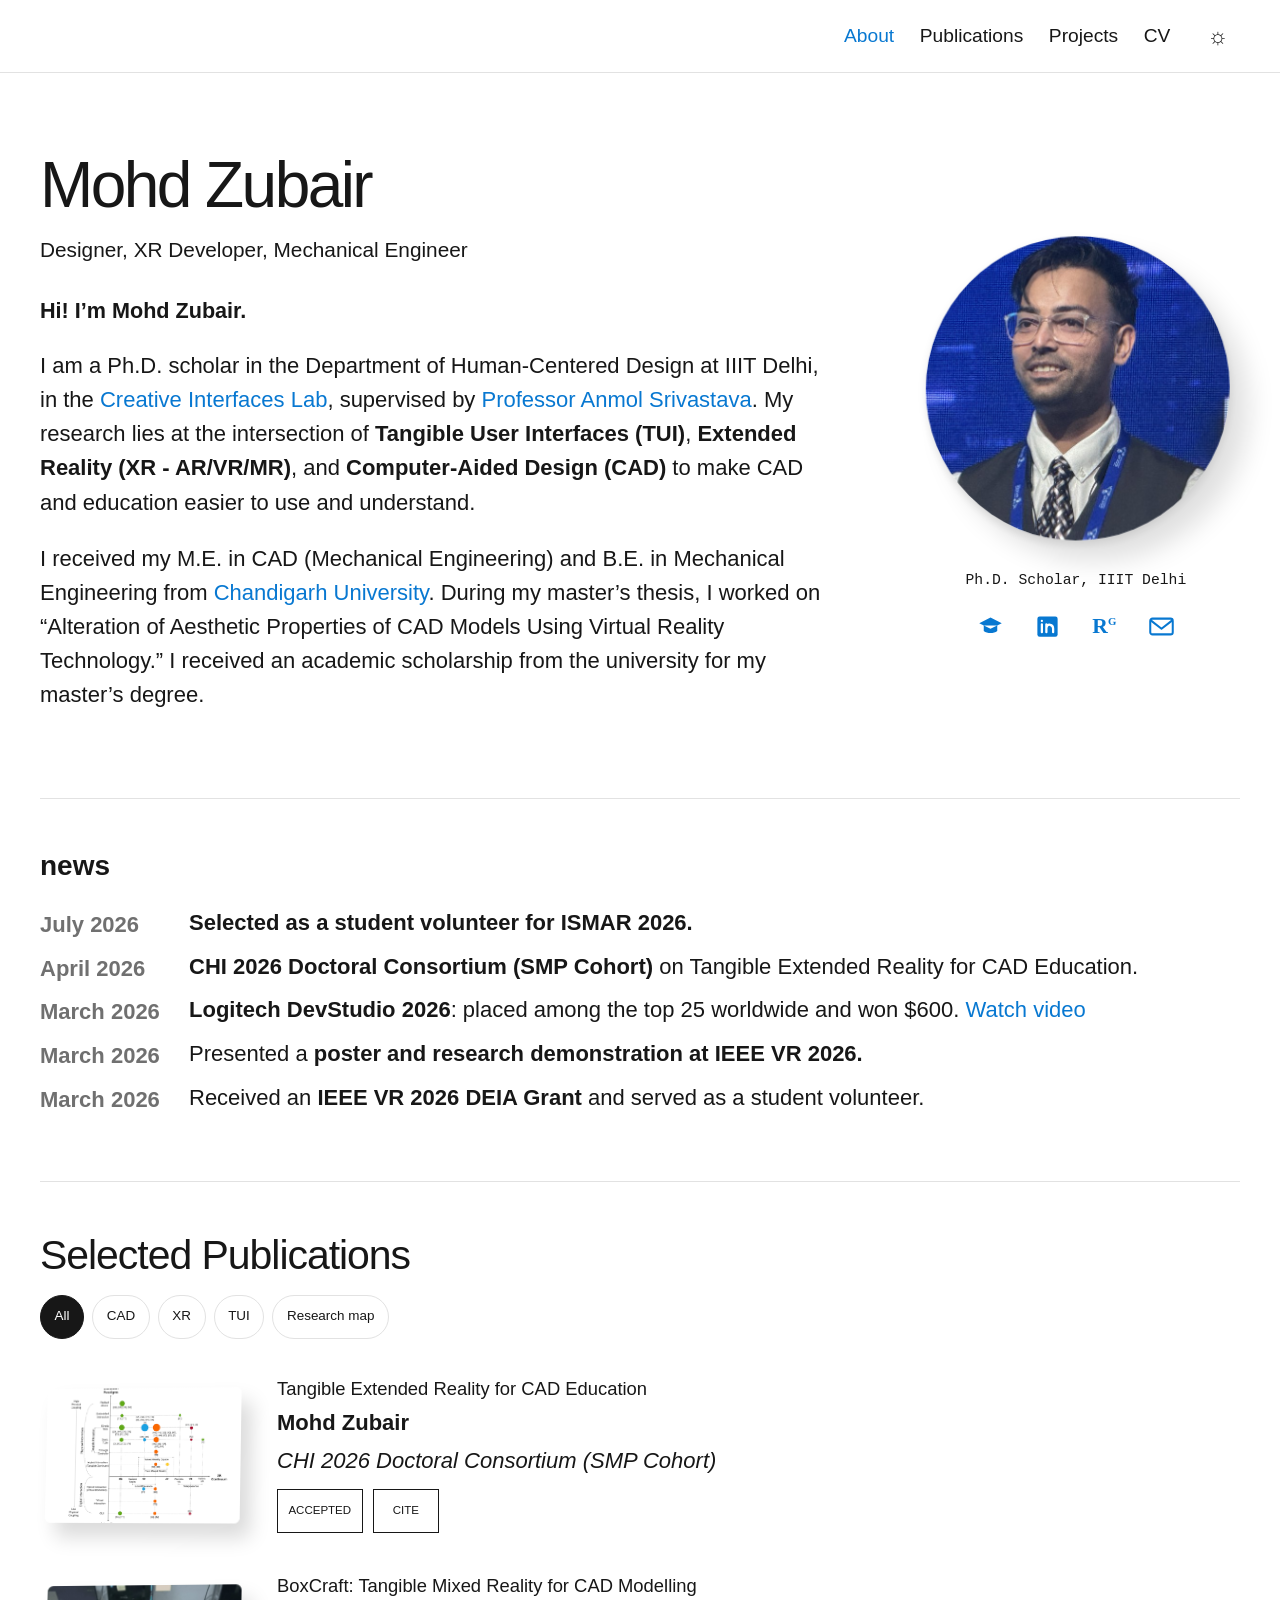
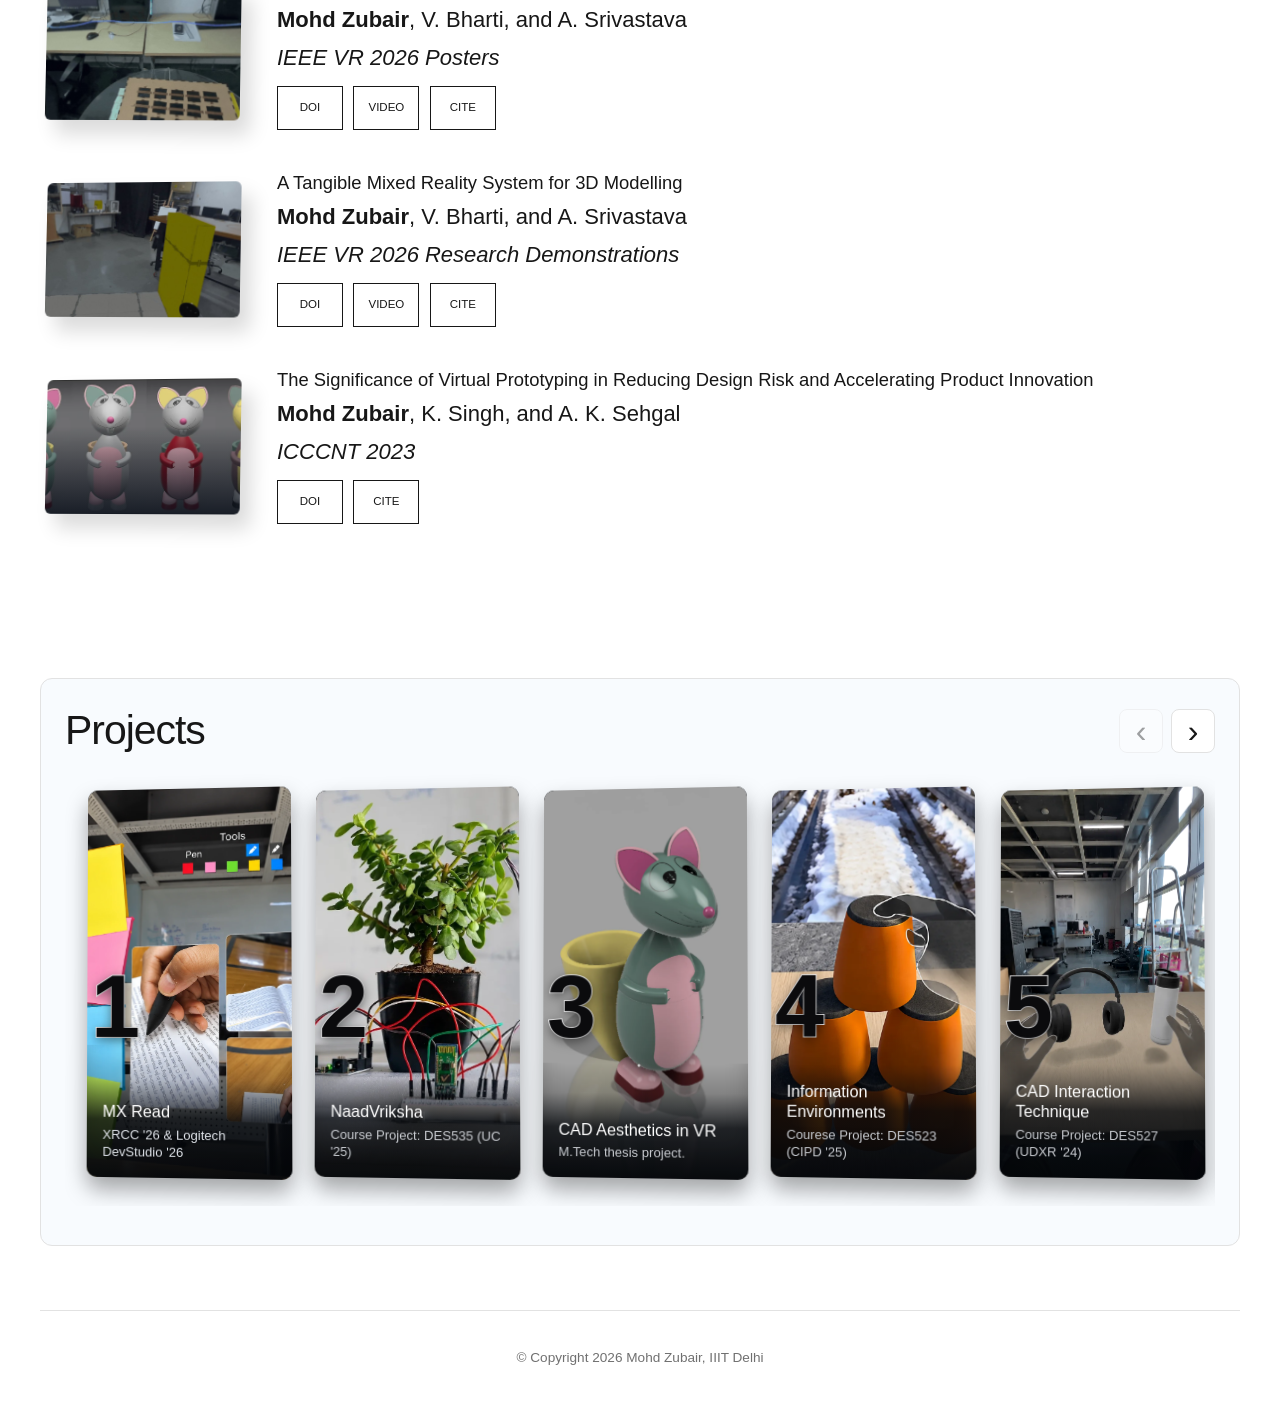
==== commit 8171df8f: "Polish responsive layouts across portfolio" ====
--- a/index.html
+++ b/index.html
@@ -7,9 +7,9 @@
   <title>Mohd Zubair | XR, CAD & Tangible Interfaces</title>
   <meta name="description"
     content="Mohd Zubair is a Ph.D. scholar at IIIT-Delhi researching tangible user interfaces, extended reality and computer-aided design.">
-    <link rel="stylesheet" href="styles.css?v=20260928-3">
+  <link rel="stylesheet" href="styles.css?v=20260928-4">
   <script src="assets/vendor/lenis.min.js?v=1.3.24" defer></script>
-  <script src="script.js?v=20260928-1" defer></script>
+  <script src="script.js?v=20260928-2" defer></script>
   <script src="projects-data.js?v=20260927-2" defer></script>
   <script src="project-details.js?v=20260927-2" defer></script>
   <noscript><style>#theme, .filters, .project-carousel-controls { display: none; }</style></noscript>
@@ -20,7 +20,7 @@
   <header>
     <div class="header-inner"><a class="brand" href="/about" data-section="about">Mohd Zubair</a>
       <nav aria-label="Main navigation"><a href="/about" data-section="about">About</a><a href="/publications" data-section="publications">Publications</a><a href="/projects" data-section="projects">Projects</a><a
-          href="assets/Mohd-Zubair-CV-September-2026.pdf" target="_blank" rel="noopener noreferrer">CV</a><button
+          href="assets/CV_Mohd%20Zubair_Sep%202026.pdf" target="_blank" rel="noopener noreferrer">CV</a><button
           id="theme" aria-label="Switch to night mode" aria-pressed="false"><span class="sun">&#9788;</span><span
             class="moon">&#9790;</span></button></nav>
     </div>
@@ -37,7 +37,7 @@
       <aside class="profile">
         <img src="assets/mohd-zubair-photo-web.jpg" alt="Mohd Zubair" width="305" height="305" fetchpriority="high" decoding="async">
         <p>Ph.D. Scholar, IIIT Delhi<br></p>
-        <div class="profile-links"><a href="assets/Mohd-Zubair-CV-September-2026.pdf" target="_blank"
+        <div class="profile-links"><a href="assets/CV_Mohd%20Zubair_Sep%202026.pdf" target="_blank"
             rel="noopener noreferrer" aria-label="Curriculum Vitae" title="CV"><svg viewBox="0 0 24 24" aria-hidden="true">
               <path d="M6 2h8l4 4v16H6zM14 2v5h5M9 12h6M9 16h6" />
             </svg></a><a href="https://scholar.google.com/citations?user=j2-YVBkAAAAJ&hl=en" target="_blank"
--- a/styles.css
+++ b/styles.css
@@ -734,7 +734,7 @@
 .projects-main .project-actions a { color: #b6dcff; font-size: .82rem; }
 .projects-main .project-card-copy > span { color: #b6dcff; font-size: .82rem; }
 .projects-main .project-card { transition: transform 650ms cubic-bezier(.22, .61, .36, 1), box-shadow 650ms ease; transform-origin: center center; backface-visibility: hidden; transform: perspective(900px) rotateX(2deg) rotateY(-5deg); }
-.projects-main .project-card:hover, .projects-main .project-card:focus-visible { box-shadow: 0 16px 32px #0003; transform: perspective(900px) rotateX(0) rotateY(0) translateY(-4px) scale(1.025); }
+.projects-main .project-card:hover, .projects-main .project-card:focus-visible { box-shadow: 0 16px 32px #0003; transform: perspective(900px) rotateX(var(--card-tilt-x, 0deg)) rotateY(var(--card-tilt-y, 0deg)) translateY(-4px) scale(1.025); }
 .projects-main #project-mx-read .project-card-copy {
   background: linear-gradient(180deg, rgba(0,0,0,0) 0%, rgba(0,0,0,.18) 26%, rgba(4,7,11,.82) 56%, rgba(4,7,11,.96) 100%);
   box-shadow: inset 0 -28px 22px rgba(0, 0, 0, .18);
@@ -746,7 +746,7 @@
 .projects-main .project-card[role="button"]:focus-visible { outline: 3px solid var(--link); outline-offset: 4px; }
 /* Only the dedicated Projects view uses a full grid; home keeps its carousel. */
 .projects-page .project-carousel-controls { display: none; }
-.projects-page .projects-intro > p { white-space: nowrap; }
+.projects-page .projects-intro > p { white-space: normal; }
 .projects-page .projects-main .project-grid {
   display: grid;
   grid-template-columns: repeat(auto-fit, minmax(min(100%, 220px), 1fr));
@@ -763,6 +763,55 @@
   .projects-main .project-grid { gap: 1rem; padding-left: .75rem; scroll-padding-inline: .75rem; }
   .projects-main .project-card { flex-basis: min(68vw, 240px); height: 365px; }
   .projects-main .project-card::after { font-size: 5.7rem; }
+}
+/* Responsive presentation: retain the existing content, carousel and motion. */
+.header-inner, main, footer {
+  width: min(1200px, calc(100% - clamp(36px, 5vw, 64px)));
+}
+.header-inner { gap: 1rem; flex-wrap: wrap; }
+nav { gap: .5rem clamp(.75rem, 2vw, 1.65rem); }
+nav a { display: inline-flex; align-items: center; min-height: 44px; }
+#theme { width: 44px; height: 44px; flex: 0 0 44px; }
+.profile-links a { width: 44px; height: 44px; }
+.about { gap: clamp(2rem, 4vw, 4rem); padding-block: clamp(2.5rem, 6vw, 5rem) clamp(3rem, 5vw, 4rem); }
+.about-copy, .profile, .section-head, .projects-intro { min-width: 0; }
+.news, .publications, .gallery { padding-block: clamp(2.25rem, 4vw, 3.25rem); }
+.news article { row-gap: .3rem; padding-block: .3rem; }
+.paper .cover { max-width: 100%; }
+.paper h3, .project-details-body, .teaching-card { overflow-wrap: anywhere; }
+.projects-main { padding-block: clamp(2.5rem, 6vw, 5rem) clamp(3rem, 5vw, 4rem); }
+.projects-main .project-collection { margin-top: clamp(1.75rem, 4vw, 3.5rem); }
+.projects-main .project-grid { padding-top: 1.1rem; padding-bottom: 1.8rem; }
+.projects-page .projects-main .project-grid { padding-top: 1.1rem; padding-bottom: 1.8rem; }
+.projects-main .project-card-copy p { display: block; -webkit-line-clamp: unset; overflow: visible; }
+.project-details-body img { max-width: 100%; }
+.project-details-body iframe { max-width: 100%; }
+.project-details-bar button, .project-read-more, .project-image-close,
+.filters button, .paper-links a, .paper-links button { min-height: 44px; }
+.paper-links a, .paper-links span, .paper-links button { display: inline-flex; align-items: center; justify-content: center; }
+.citation-format button, .citation-dialog-close, .research-map-close { min-height: 44px; min-width: 44px; }
+.naadvriksha-image > .project-image-caption { min-width: 0; overflow-wrap: anywhere; line-height: 1.4; }
+.naadvriksha-image > img { max-height: max(100px, calc(100dvh - 15rem)); }
+.teaching-main { padding-block: clamp(2.5rem, 6vw, 5rem) 3rem; }
+@media (max-width: 900px) {
+  .project-overview-media { grid-template-columns: minmax(0, 1fr); gap: 1.25rem; }
+  .naadvriksha-details .project-overview-media .project-details-gallery { grid-template-columns: repeat(3, minmax(0, 1fr)); }
+}
+@media (max-width: 620px) {
+  .header-inner { gap: .25rem; }
+  nav { justify-content: center; gap: .25rem .65rem; }
+  .section-head { gap: 1rem; }
+  .naadvriksha-details .project-overview-media .project-details-gallery { grid-template-columns: repeat(2, minmax(0, 1fr)); }
+  .naadvriksha-details .project-details-body { padding: 1rem; }
+  .naadvriksha-image[open] { gap: .5rem; padding: .6rem; }
+  .projects-main .project-card-copy { padding-inline: .85rem; }
+}
+@media (max-width: 420px) {
+  .naadvriksha-image > .project-image-caption { font-size: .75rem; }
+}
+@media (max-height: 500px) and (orientation: landscape) {
+  .naadvriksha-image[open] { gap: .3rem; padding: .4rem; }
+  .naadvriksha-image > img { max-height: calc(100dvh - 140px); }
 }
 /* Keep reference-style image motion out of touch and reduced-motion views. */
 @media (hover: none), (pointer: coarse), (prefers-reduced-motion: reduce) {
